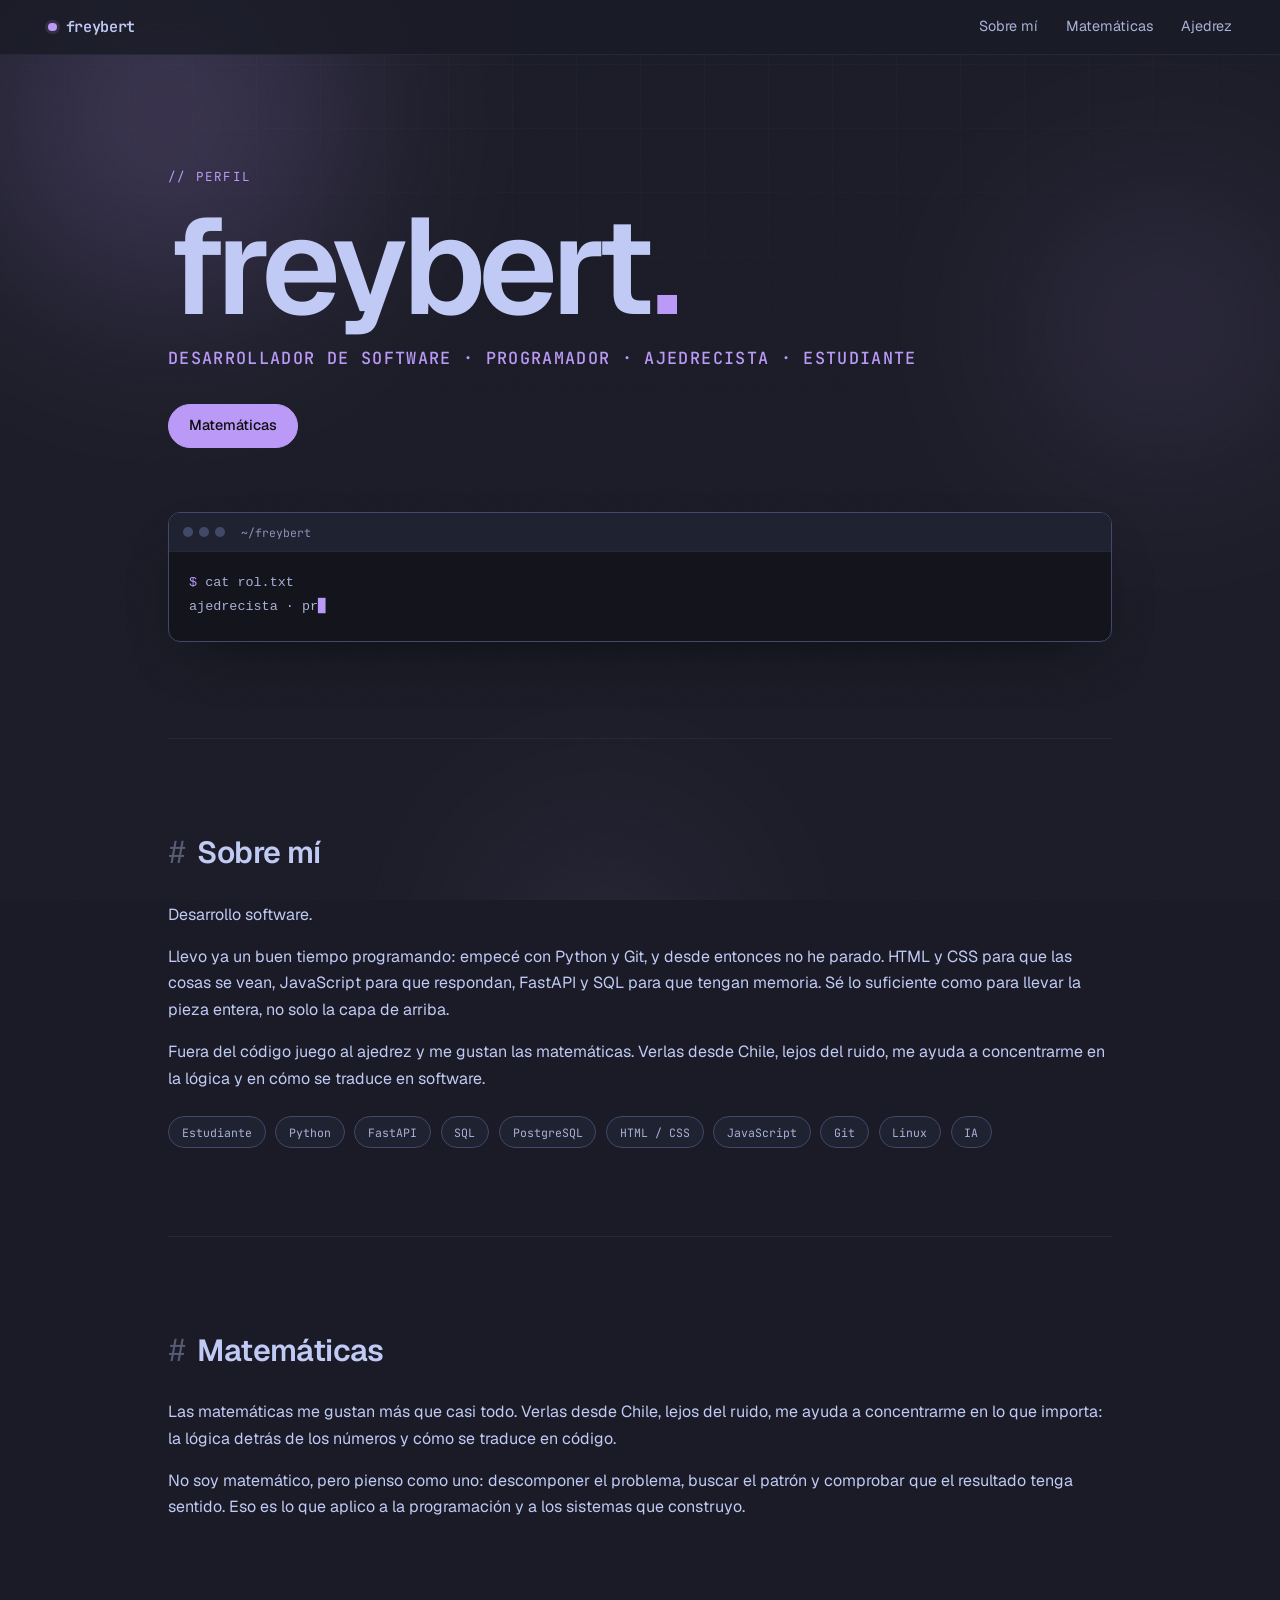
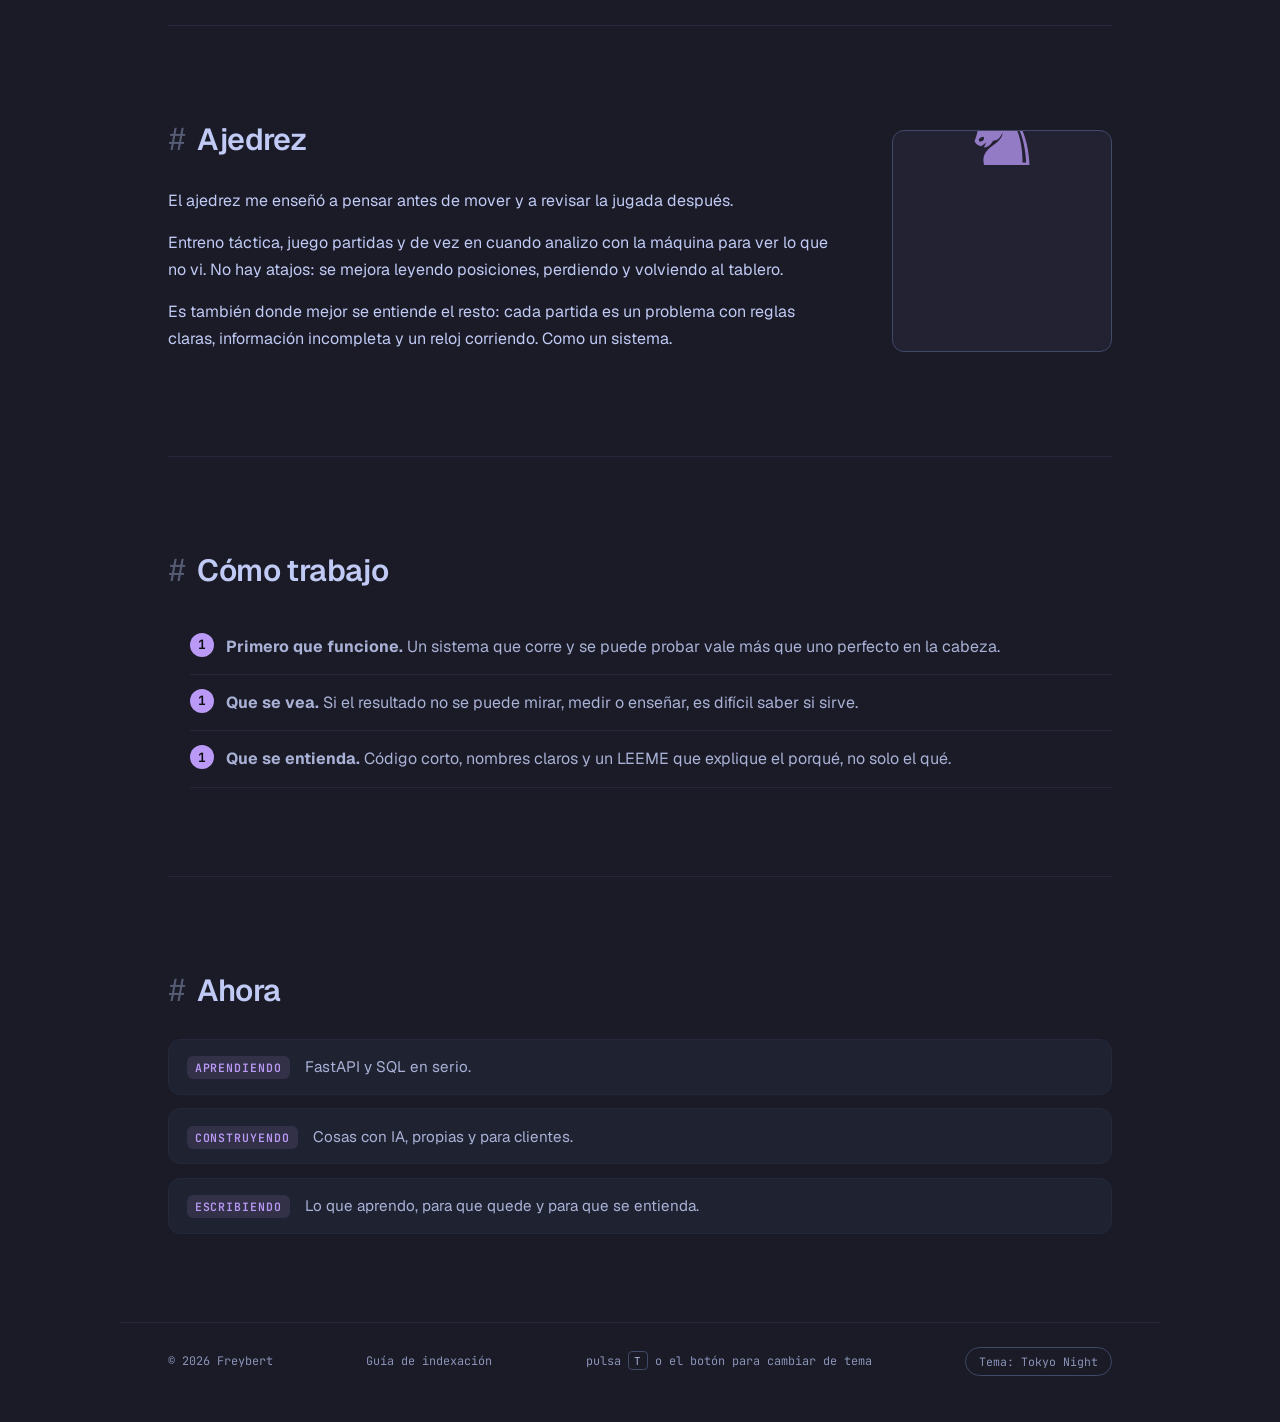
==== index.html @ 2c913a91 "Quito automatizaciones, páginas y proyectos del contenido" ====
<!doctype html>
<html lang="es" data-theme="tokyo-night">
<head>
  <meta charset="utf-8">
  <meta name="viewport" content="width=device-width, initial-scale=1">
  <title>Freybert — desarrollador de software y programador</title>
  <meta name="description" content="Freybert: desarrollador de software y programador.">
  <meta name="author" content="Freybert">
  <meta name="robots" content="index, follow, max-image-preview:large">
  <meta name="theme-color" content="#1a1b26">
  <link rel="canonical" href="https://frey2526.github.io/freybert/">

  <!-- Verificación: pega aquí las etiquetas de Google Search Console y Bing Webmaster -->
  <!-- <meta name="google-site-verification" content="..."> -->
  <!-- <meta name="msvalidate.01" content="..."> -->

  <meta property="og:type" content="website">
  <meta property="og:site_name" content="Freybert">
  <meta property="og:locale" content="es_ES">
  <meta property="og:title" content="Freybert — desarrollador de software y programador">
  <meta property="og:description" content="Desarrollador de software y programador.">
  <meta property="og:url" content="https://frey2526.github.io/freybert/">
  <meta property="og:image" content="https://frey2526.github.io/freybert/assets/og-image.png">
  <meta property="og:image:width" content="1200">
  <meta property="og:image:height" content="630">
  <meta property="og:image:alt" content="freybert. — desarrollador de software y programador">

  <meta name="twitter:card" content="summary_large_image">
  <meta name="twitter:title" content="Freybert — desarrollador de software y programador">
  <meta name="twitter:description" content="Desarrollador de software y programador.">
  <meta name="twitter:image" content="https://frey2526.github.io/freybert/assets/og-image.png">

  <link rel="icon" href="data:image/svg+xml,%3Csvg xmlns='http://www.w3.org/2000/svg' viewBox='0 0 32 32'%3E%3Crect width='32' height='32' rx='8' fill='%231a1b26'/%3E%3Ctext x='16' y='22' font-family='monospace' font-size='18' font-weight='700' fill='%23bb9af7' text-anchor='middle'%3Ef%3C/text%3E%3C/svg%3E">

  <link rel="preload" href="assets/fonts/geist-latin-wght-normal.BgDaEnEv.woff2" as="font" type="font/woff2" crossorigin>
  <link rel="preload" href="assets/fonts/jetbrains-mono-latin-wght-normal.B9CIFXIH.woff2" as="font" type="font/woff2" crossorigin>
  <link rel="stylesheet" href="assets/styles.css">

  <!-- Datos estructurados: quién es la persona y qué es el sitio. -->
  <script type="application/ld+json">
  {
    "@context": "https://schema.org",
    "@graph": [
      {
        "@type": "WebSite",
        "@id": "https://frey2526.github.io/freybert/#website",
        "url": "https://frey2526.github.io/freybert/",
        "name": "Freybert",
        "description": "Desarrollador de software y programador.",
        "inLanguage": "es",
        "publisher": { "@id": "https://frey2526.github.io/freybert/#person" }
      },
      {
        "@type": "Person",
        "@id": "https://frey2526.github.io/freybert/#person",
        "name": "Freybert",
        "alternateName": "Frey",
        "url": "https://frey2526.github.io/freybert/",
        "description": "Desarrollador de software y programador.",
        "jobTitle": ["Desarrollador de software", "Programador"],
        "knowsAbout": ["Desarrollo de software", "Programación", "Python", "FastAPI", "SQL", "Linux", "IA", "Ajedrez"],
        "sameAs": ["https://github.com/frey2526"]
      }
    ]
  }
  </script>

  <!-- Tema antes de pintar (sin parpadeo) y modo sin animaciones para pruebas. -->
  <script>
    (function () {
      var themes = ["tokyo-night", "catppuccin", "gruvbox", "everforest", "rose-pine"];
      var params = new URLSearchParams(location.search);
      var fromUrl = params.get("theme");
      var saved = localStorage.getItem("freybert-theme");
      var theme = [fromUrl, saved].filter(function (id) {
        return themes.indexOf(id) > -1;
      })[0];
      if (theme) document.documentElement.dataset.theme = theme;
      document.documentElement.classList.add("js");
      if (params.get("motion") === "off") document.documentElement.classList.add("no-motion");
    })();
  </script>
</head>
<body>
  <div class="scene" aria-hidden="true">
    <div class="orb orb-a"></div>
    <div class="orb orb-b"></div>
    <div class="orb orb-c"></div>
    <div class="aura"></div>
    <div class="grain"></div>
  </div>
  <div class="progress" aria-hidden="true"></div>

  <header class="nav">
    <a class="brand" href="#top"><span class="dot" aria-hidden="true"></span>freybert</a>
    <nav aria-label="Principal">
      <a href="#sobre">Sobre mí</a>
      <a href="#matematicas">Matemáticas</a>
      <a href="#ajedrez">Ajedrez</a>
    </nav>
  </header>

  <main id="top">
    <section class="hero">
      <p class="kicker">// perfil</p>
      <h1><span class="etch">freybert<span class="accent">.</span></span></h1>
      <p class="roles">Desarrollador de software · Programador · Ajedrecista · Estudiante</p>

      <div class="actions">
        <a class="btn btn-primary" href="#matematicas">Matemáticas</a>
      </div>

      <div class="terminal" role="img" aria-label="Terminal con una breve presentación">
        <div class="terminal-bar" aria-hidden="true">
          <span></span><span></span><span></span>
          <em>~/freybert</em>
        </div>
        <pre><code id="terminal-code"></code></pre>
      </div>
    </section>

    <section id="sobre" class="section reveal">
      <h2><a href="#sobre"><span class="hash" aria-hidden="true">#</span> Sobre mí</a></h2>

      <p class="lead">
        Desarrollo software.
      </p>
      <p>
        Llevo ya un buen tiempo programando: empecé con Python y Git, y desde entonces no he
        parado. HTML y CSS para que las cosas se vean, JavaScript para que respondan, FastAPI
        y SQL para que tengan memoria. Sé lo suficiente como para llevar la pieza entera, no
        solo la capa de arriba.
      </p>
      <p>
        Fuera del código juego al ajedrez y me gustan las matemáticas. Verlas desde Chile,
        lejos del ruido, me ayuda a concentrarme en la lógica y en cómo se traduce en software.
      </p>

      <ul class="chips" aria-label="Herramientas">
        <li>Estudiante</li>
        <li>Python</li>
        <li>FastAPI</li>
        <li>SQL</li>
        <li>PostgreSQL</li>
        <li>HTML / CSS</li>
        <li>JavaScript</li>
        <li>Git</li>
        <li>Linux</li>
        <li>IA</li>
      </ul>
    </section>

    <section id="matematicas" class="section reveal">
      <h2><a href="#matematicas"><span class="hash" aria-hidden="true">#</span> Matemáticas</a></h2>
      <p class="lead">
        Las matemáticas me gustan más que casi todo. Verlas desde Chile, lejos del
        ruido, me ayuda a concentrarme en lo que importa: la lógica detrás de los
        números y cómo se traduce en código.
      </p>
      <p>
        No soy matemático, pero pienso como uno: descomponer el problema, buscar el
        patrón y comprobar que el resultado tenga sentido. Eso es lo que aplico a la
        programación y a los sistemas que construyo.
      </p>
    </section>

    <section id="ajedrez" class="section reveal">
      <div class="split">
        <div>
          <h2><a href="#ajedrez"><span class="hash" aria-hidden="true">#</span> Ajedrez</a></h2>
          <p class="lead">
            El ajedrez me enseñó a pensar antes de mover y a revisar la jugada después.
          </p>
          <p>
            Entreno táctica, juego partidas y de vez en cuando analizo con la máquina
            para ver lo que no vi. No hay atajos: se mejora leyendo posiciones, perdiendo
            y volviendo al tablero.
          </p>
          <p>
            Es también donde mejor se entiende el resto: cada partida es un problema con
            reglas claras, información incompleta y un reloj corriendo. Como un sistema.
          </p>
        </div>

        <div class="board" aria-hidden="true"><span>♞</span></div>
      </div>
    </section>

    <section id="como" class="section reveal">
      <h2><a href="#como"><span class="hash" aria-hidden="true">#</span> Cómo trabajo</a></h2>

      <ol class="principles">
        <li>
          <strong>Primero que funcione.</strong>
          Un sistema que corre y se puede probar vale más que uno perfecto en la cabeza.
        </li>
        <li>
          <strong>Que se vea.</strong>
          Si el resultado no se puede mirar, medir o enseñar, es difícil saber si sirve.
        </li>
        <li>
          <strong>Que se entienda.</strong>
          Código corto, nombres claros y un LEEME que explique el porqué, no solo el qué.
        </li>
      </ol>
    </section>

    <section id="ahora" class="section reveal">
      <h2><a href="#ahora"><span class="hash" aria-hidden="true">#</span> Ahora</a></h2>

      <ul class="now">
        <li><span class="now-tag">aprendiendo</span> FastAPI y SQL en serio.</li>
        <li><span class="now-tag">construyendo</span> Cosas con IA, propias y para clientes.</li>
        <li><span class="now-tag">escribiendo</span> Lo que aprendo, para que quede y para que se entienda.</li>
      </ul>
    </section>
  </main>

  <footer>
    <p>© <span id="year">2026</span> Freybert</p>
    <p class="footer-links"><a href="guia-indexacion.html">Guía de indexación</a></p>
    <p class="hint">pulsa <kbd>T</kbd> o el botón para cambiar de tema</p>
    <button class="theme-btn" id="theme-btn" type="button" aria-live="polite">
      Tema: <span id="theme-name">Tokyo Night</span>
    </button>
  </footer>

  <script src="assets/app.js"></script>
</body>
</html>
---- assets/styles.css ----
/* Fuentes variables, servidas en local (nada de CDN). */
@font-face {
  font-family: "Geist";
  src: url("fonts/geist-latin-wght-normal.BgDaEnEv.woff2") format("woff2");
  font-weight: 100 900;
  font-display: swap;
}

@font-face {
  font-family: "JetBrains Mono";
  src: url("fonts/jetbrains-mono-latin-wght-normal.B9CIFXIH.woff2") format("woff2");
  font-weight: 100 800;
  font-display: swap;
}

/* Paletas de Omarchy, con el acento en morado. */
[data-theme="tokyo-night"] {
  --bg-deep: #13141c; --bg: #1a1b26; --surface: #1f2230; --surface-2: #24283b;
  --border: #24283b; --border-strong: #414868;
  --text: #c0caf5; --text-2: #a9b1d6; --muted: #8b93b8;
  --brand: #bb9af7; --brand-soft: #bb9af724; --brand-ink: #0c0e10;
  color-scheme: dark;
}

[data-theme="catppuccin"] {
  --bg-deep: #161622; --bg: #1e1e2e; --surface: #282839; --surface-2: #313244;
  --border: #313244; --border-strong: #585b70;
  --text: #cdd6f4; --text-2: #cdd6f4; --muted: #9399b2;
  --brand: #cba6f7; --brand-soft: #cba6f724; --brand-ink: #0c0e10;
  color-scheme: dark;
}

[data-theme="gruvbox"] {
  --bg-deep: #1e1e1e; --bg: #282828; --surface: #32302f; --surface-2: #3c3836;
  --border: #3c3836; --border-strong: #665c54;
  --text: #d4be98; --text-2: #d4be98; --muted: #a89984;
  --brand: #d3869b; --brand-soft: #d3869b24; --brand-ink: #0c0e10;
  color-scheme: dark;
}

[data-theme="everforest"] {
  --bg-deep: #21272c; --bg: #2d353b; --surface: #303a40; --surface-2: #343f44;
  --border: #343f44; --border-strong: #475258;
  --text: #d3c6aa; --text-2: #d3c6aa; --muted: #918f84;
  --brand: #d699b6; --brand-soft: #d699b624; --brand-ink: #0c0e10;
  color-scheme: dark;
}

[data-theme="rose-pine"] {
  --bg-deep: #ede7e1; --bg: #faf4ed; --surface: #fffaf3; --surface-2: #ede7e1;
  --border: #e1dbd5; --border-strong: #cecacd;
  --text: #575279; --text-2: #5e587d; --muted: #676284;
  --brand: #907aa9; --brand-soft: #907aa924; --brand-ink: #0c0e10;
  --orb-strength: .45;
  color-scheme: light;
}

:root {
  --font-sans: "Geist", system-ui, -apple-system, "Segoe UI", sans-serif;
  --font-mono: "JetBrains Mono", ui-monospace, SFMono-Regular, Menlo, monospace;
  --radius: 12px;
  --max: 1040px;
  --ease: cubic-bezier(.2, .7, .2, 1);
}

* { box-sizing: border-box; }

html {
  scroll-behavior: smooth;
  scroll-padding-top: 6rem;
}

body {
  margin: 0;
  min-height: 100dvh;
  background: var(--bg);
  color: var(--text);
  font-family: var(--font-sans);
  font-size: 16px;
  line-height: 1.65;
  -webkit-font-smoothing: antialiased;
  text-rendering: optimizeLegibility;
}

/* Rejilla tenue, en movimiento lento. */
body::before {
  content: "";
  position: fixed;
  inset: -64px;
  z-index: -2;
  background-image:
    linear-gradient(to right, var(--border) 1px, transparent 1px),
    linear-gradient(to bottom, var(--border) 1px, transparent 1px);
  background-size: 64px 64px;
  opacity: .35;
  mask-image: radial-gradient(ellipse 90% 60% at 50% 0%, #000 30%, transparent 75%);
  animation: grid-drift 48s linear infinite;
}

@keyframes grid-drift {
  to { background-position: 64px 64px; }
}

/* Fondo vivo: orbes que flotan, luz que sigue al ratón y grano. */
.scene {
  position: fixed;
  inset: 0;
  z-index: -1;
  overflow: hidden;
  pointer-events: none;
  transform: translate3d(calc(var(--px, 0) * 14px), calc(var(--py, 0) * 14px), 0);
  transition: transform .6s var(--ease);
}

.orb {
  position: absolute;
  border-radius: 50%;
  filter: blur(90px);
  background: radial-gradient(circle at 50% 50%, var(--brand), transparent 65%);
  will-change: transform;
}

.orb-a {
  width: 46vw;
  height: 46vw;
  left: -10vw;
  top: -14vw;
  opacity: calc(.30 * var(--orb-strength, 1));
  animation: drift-a 26s ease-in-out infinite alternate;
}

.orb-b {
  width: 34vw;
  height: 34vw;
  right: -8vw;
  top: 12vh;
  opacity: calc(.18 * var(--orb-strength, 1));
  animation: drift-b 34s ease-in-out infinite alternate;
}

.orb-c {
  width: 30vw;
  height: 30vw;
  left: 32vw;
  bottom: -18vw;
  opacity: calc(.14 * var(--orb-strength, 1));
  animation: drift-c 30s ease-in-out infinite alternate;
}

@keyframes drift-a {
  to { transform: translate3d(8vw, 6vh, 0) scale(1.12); }
}

@keyframes drift-b {
  to { transform: translate3d(-10vw, 10vh, 0) scale(1.18); }
}

@keyframes drift-c {
  to { transform: translate3d(6vw, -8vh, 0) scale(1.1); }
}

/* Halo que persigue el cursor. Más pequeño que antes. */
.aura {
  position: absolute;
  left: 0;
  top: 0;
  width: 21rem;
  height: 21rem;
  margin: -10.5rem 0 0 -10.5rem;
  border-radius: 50%;
  background: radial-gradient(circle, var(--brand-soft) 0%, transparent 62%);
  filter: blur(16px);
  opacity: 0;
  transform: translate3d(var(--mx, 50vw), var(--my, 30vh), 0);
  transition: opacity .5s ease;
}

body.has-pointer .aura { opacity: .65; }

.grain {
  position: absolute;
  inset: 0;
  opacity: .05;
  mix-blend-mode: overlay;
  background-image: url("data:image/svg+xml,%3Csvg xmlns='http://www.w3.org/2000/svg' width='120' height='120'%3E%3Cfilter id='n'%3E%3CfeTurbulence type='fractalNoise' baseFrequency='.8' numOctaves='2'/%3E%3C/filter%3E%3Crect width='120' height='120' filter='url(%23n)' opacity='.5'/%3E%3C/svg%3E");
}

/* Barra fina de progreso al bajar. */
.progress {
  position: fixed;
  top: 0;
  left: 0;
  z-index: 20;
  width: 100%;
  height: 2px;
  background: var(--brand);
  transform: scaleX(var(--scroll, 0));
  transform-origin: left;
  pointer-events: none;
}

a { color: inherit; }

:focus-visible {
  outline: 2px solid var(--brand);
  outline-offset: 3px;
  border-radius: 4px;
}

::selection { background: var(--brand-soft); color: var(--text); }

/* Al cambiar de tema, los colores se funden en vez de saltar. */
body, .nav, .card, .terminal, .terminal-bar, .placeholder, .chips li, .links a, .theme-btn, footer {
  transition: background-color .3s ease, color .3s ease, border-color .3s ease;
}

/* Cambio de tema con transición de vista (si el navegador la tiene). */
::view-transition-old(root),
::view-transition-new(root) {
  animation-duration: .45s;
  animation-timing-function: var(--ease);
}

/* ---------- Barra superior ---------- */

.nav {
  position: sticky;
  top: 0;
  z-index: 10;
  display: flex;
  align-items: center;
  justify-content: space-between;
  gap: 1rem;
  padding: .9rem clamp(1.25rem, 5vw, 3rem);
  background: color-mix(in srgb, var(--bg) 82%, transparent);
  border-bottom: 1px solid var(--border);
  backdrop-filter: blur(12px);
}

.brand {
  display: inline-flex;
  align-items: center;
  gap: .55rem;
  font-family: var(--font-mono);
  font-size: .95rem;
  font-weight: 600;
  letter-spacing: -.02em;
  text-decoration: none;
}

.dot {
  width: .55rem;
  height: .55rem;
  border-radius: 50%;
  background: var(--brand);
  box-shadow: 0 0 0 3px var(--brand-soft);
}

.nav nav {
  display: flex;
  flex-wrap: wrap;
  gap: clamp(.9rem, 2.5vw, 1.75rem);
  font-size: .9rem;
}

.nav nav a {
  position: relative;
  color: var(--text-2);
  text-decoration: none;
  transition: color .15s ease;
}

.nav nav a::after {
  content: "";
  position: absolute;
  left: 0;
  right: 0;
  bottom: -4px;
  height: 1px;
  background: var(--brand);
  transform: scaleX(0);
  transform-origin: left;
  transition: transform .25s var(--ease);
}

.nav nav a:hover { color: var(--brand); }
.nav nav a:hover::after { transform: scaleX(1); }

/* ---------- Hero ---------- */

main {
  max-width: var(--max);
  margin: 0 auto;
  padding: 0 clamp(1.25rem, 5vw, 3rem);
}

.hero { padding: clamp(3rem, 10vw, 7rem) 0 clamp(3rem, 8vw, 6rem); }

.kicker {
  margin: 0 0 1rem;
  font-family: var(--font-mono);
  font-size: .78rem;
  letter-spacing: .18em;
  text-transform: uppercase;
  color: var(--brand);
}

h1 {
  margin: 0;
  font-size: clamp(3.4rem, 13vw, 8.5rem);
  font-weight: 600;
  line-height: .92;
  letter-spacing: -.045em;
}

/* El nombre entero (punto incluido) se "escribe" de izquierda a derecha. */
h1 .etch {
  display: inline-block;
  animation: etch 1.1s var(--ease) both;
}

@keyframes etch {
  from { clip-path: inset(-10% 100% -10% 0); }
  to { clip-path: inset(-10% 0 -10% 0); }
}

h1 .accent { color: var(--brand); }

/* --- Roles bajo el nombre (hero) --- */

.roles {
  margin: 1rem 0 0;
  font-family: var(--font-mono);
  font-size: 1.05rem;
  letter-spacing: .08em;
  text-transform: uppercase;
  color: var(--brand);
  font-weight: 500;
}

/* --- Sección Ajedrez: texto + tablero lado a lado --- */

.split {
  display: grid;
  grid-template-columns: 1fr minmax(150px, 220px);
  gap: clamp(1.5rem, 6vw, 3rem);
  align-items: center;
}

.board {
  position: relative;
  width: 100%;
  height: 0;
  padding-bottom: 100%;
  border: 1px solid var(--border-strong);
  border-radius: var(--radius);
  background: color-mix(in srgb, var(--brand) 6%, transparent);
  overflow: hidden;
  display: grid;
  place-content: center;
}

.board span {
  font-size: clamp(3rem, 22vw, 6rem);
  color: var(--brand);
  opacity: .75;
}

/* --- Cómo trabajo: lista numerada --- */

.principles {
  margin: 0;
  padding-left: 1.4rem;
  list-style: none;
  color: var(--text-2);
}

.principles li {
  padding: .9rem 0 .9rem 2.2rem;
  position: relative;
  border-bottom: 1px solid var(--border);
}

.principles li::before {
  content: counter(step);
  counter-increment: step;
  position: absolute;
  left: 0;
  top: .85rem;
  width: 1.5rem;
  height: 1.5rem;
  border-radius: 50%;
  background: var(--brand);
  color: var(--brand-ink);
  font-family: var(--font-mono);
  font-size: .8rem;
  font-weight: 700;
  display: grid;
  place-content: center;
}

/* --- Ahora: lista con etiquetas --- */

.now {
  margin: 0;
  padding-left: 0;
  list-style: none;
  display: grid;
  gap: .85rem;
}

.now li {
  padding: .9rem 1.1rem;
  border: 1px solid var(--border);
  border-radius: var(--radius);
  background: var(--surface);
  font-size: .95rem;
  color: var(--text-2);
}

.now-tag {
  display: inline-block;
  margin-right: .7rem;
  padding: .12rem .5rem;
  border-radius: 6px;
  background: color-mix(in srgb, var(--brand) 12%, transparent);
  color: var(--brand);
  font-family: var(--font-mono);
  font-size: .72rem;
  font-weight: 600;
  letter-spacing: .08em;
  text-transform: uppercase;
}

/* Tarjetas y chips del resto de secciones (ya existen, los pego por claridad) */
.chips {
  display: flex;
  flex-wrap: wrap;
  gap: .6rem;
  margin: 1.5rem 0 0;
  padding: 0;
  list-style: none;
}

.chips li {
  padding: .35rem .8rem;
  border: 1px solid var(--border-strong);
  border-radius: 999px;
  font-family: var(--font-mono);
  font-size: .72rem;
  color: var(--text-2);
  background: var(--surface);
}

.actions {
  display: flex;
  flex-wrap: wrap;
  gap: .75rem;
  margin-top: 2rem;
}

.btn {
  display: inline-flex;
  align-items: center;
  justify-content: center;
  min-height: 2.75rem;
  padding: 0 1.25rem;
  border: 1px solid var(--border-strong);
  border-radius: 999px;
  font-size: .9rem;
  font-weight: 500;
  text-decoration: none;
  transition: transform .18s var(--ease), border-color .18s ease, background .18s ease, color .18s ease;
}

.btn:hover { border-color: var(--brand); color: var(--brand); transform: translateY(-2px); }
.btn:active { transform: translateY(0) scale(.97); }

.btn-primary {
  position: relative;
  overflow: hidden;
  background: var(--brand);
  border-color: var(--brand);
  color: var(--brand-ink);
}

.btn-primary:hover {
  background: color-mix(in srgb, var(--brand) 88%, #fff);
  color: var(--brand-ink);
}

/* Reflejo que cruza el botón al pasar por encima. */
.btn-primary::after {
  content: "";
  position: absolute;
  inset: 0;
  background: linear-gradient(100deg, transparent 25%, #ffffff66 50%, transparent 75%);
  transform: translateX(-130%);
  transition: transform .65s var(--ease);
}

.btn-primary:hover::after { transform: translateX(130%); }

/* ---------- Terminal ---------- */

.terminal {
  margin-top: clamp(2.5rem, 6vw, 4rem);
  border: 1px solid var(--border-strong);
  border-radius: var(--radius);
  background: var(--bg-deep);
  box-shadow: 0 24px 60px -30px #000a;
  overflow: hidden;
  /* Se inclina un poco siguiendo el ratón. */
  transform: perspective(1000px) rotateX(var(--rx, 0deg)) rotateY(var(--ry, 0deg));
  transition: transform .25s ease-out, border-color .3s ease, background-color .3s ease;
}

.terminal-bar {
  display: flex;
  align-items: center;
  gap: .4rem;
  padding: .6rem .9rem;
  border-bottom: 1px solid var(--border);
  background: var(--surface);
}

.terminal-bar span {
  width: .6rem;
  height: .6rem;
  border-radius: 50%;
  background: var(--border-strong);
  transition: background .3s ease;
}

.terminal:hover .terminal-bar span:nth-child(1) { background: #f7768e; }
.terminal:hover .terminal-bar span:nth-child(2) { background: #e0af68; }
.terminal:hover .terminal-bar span:nth-child(3) { background: var(--brand); }

.terminal-bar em {
  margin-left: .6rem;
  font-family: var(--font-mono);
  font-size: .72rem;
  font-style: normal;
  color: var(--muted);
}

.terminal pre {
  margin: 0;
  padding: 1.1rem 1.25rem 1.4rem;
  overflow-x: auto;
  font-family: var(--font-mono);
  font-size: clamp(.74rem, 1.8vw, .84rem);
  line-height: 1.75;
  color: var(--text-2);
}

.terminal .prompt { color: var(--brand); }
.terminal .comment { color: var(--muted); }

.cursor {
  display: inline-block;
  color: var(--brand);
  animation: blink 1.1s steps(1) infinite;
}

@keyframes blink { 50% { opacity: 0; } }

/* ---------- Secciones ---------- */

.section {
  padding: clamp(3rem, 8vw, 5.5rem) 0;
  border-top: 1px solid var(--border);
}

h2 {
  margin: 0 0 1.5rem;
  font-size: clamp(1.4rem, 3.5vw, 1.9rem);
  font-weight: 600;
  letter-spacing: -.02em;
}

h2 a { text-decoration: none; }

h2 .hash {
  margin-right: .35rem;
  font-family: var(--font-mono);
  font-weight: 400;
  color: var(--muted);
  opacity: .55;
  transition: color .15s ease, opacity .15s ease;
}

h2 a:hover .hash { color: var(--brand); opacity: 1; }

/* Aparición al entrar en pantalla. */
html.js .reveal {
  opacity: 0;
  transform: translateY(16px);
  transition: opacity .6s var(--ease), transform .6s var(--ease);
}

html.js .reveal.is-visible {
  opacity: 1;
  transform: none;
}

/* Huecos para cuando haya contenido. */
.placeholder {
  max-width: 60ch;
  padding: 1.25rem 1.4rem;
  border: 1px dashed var(--border-strong);
  border-radius: var(--radius);
  background: color-mix(in srgb, var(--surface) 55%, transparent);
}

.ph-tag {
  display: inline-block;
  margin-bottom: .45rem;
  font-family: var(--font-mono);
  font-size: .68rem;
  letter-spacing: .12em;
  text-transform: uppercase;
  color: var(--brand);
}

.placeholder p {
  margin: 0;
  font-size: .95rem;
  color: var(--muted);
}

/* ---------- Tarjetas ---------- */

.grid {
  display: grid;
  grid-template-columns: repeat(auto-fit, minmax(250px, 1fr));
  gap: 1rem;
}

.card {
  position: relative;
  overflow: hidden;
  display: flex;
  flex-direction: column;
  gap: .6rem;
  padding: 1.5rem;
  border: 1px solid var(--border);
  border-radius: var(--radius);
  background: var(--surface);
  transition: transform .18s ease, border-color .18s ease, background .18s ease;
}

/* Foco de luz que sigue al ratón dentro de la tarjeta. */
.card::before {
  content: "";
  position: absolute;
  inset: 0;
  border-radius: inherit;
  background: radial-gradient(220px circle at var(--cx, 50%) var(--cy, 50%), var(--brand-soft), transparent 70%);
  opacity: 0;
  transition: opacity .3s ease;
  pointer-events: none;
}

.card:hover::before { opacity: 1; }

.card:hover {
  transform: translateY(-3px);
  border-color: var(--border-strong);
  background: var(--surface-2);
}

.card-tag {
  margin: 0;
  font-family: var(--font-mono);
  font-size: .7rem;
  letter-spacing: .08em;
  text-transform: uppercase;
  color: var(--brand);
}

.card h3 {
  margin: 0;
  font-size: 1.1rem;
  font-weight: 600;
  letter-spacing: -.01em;
}

.card p:not(.card-tag) {
  margin: 0;
  font-size: .92rem;
  color: var(--text-2);
}

.card-link {
  margin-top: auto;
  padding-top: .5rem;
  font-family: var(--font-mono);
  font-size: .78rem;
  color: var(--muted);
  text-decoration: none;
  transition: color .15s ease;
}

.card-link:hover { color: var(--brand); }

.card.is-empty {
  border-style: dashed;
  background: transparent;
}

.card.is-empty:hover {
  transform: translateY(-3px);
  border-color: var(--brand);
  background: color-mix(in srgb, var(--brand) 6%, transparent);
}

.ph-line {
  font-family: var(--font-mono);
  font-size: .8rem;
  color: var(--muted);
}

/* ---------- Contacto ---------- */

.links {
  display: flex;
  flex-wrap: wrap;
  gap: .75rem;
  margin: 1.5rem 0 0;
  padding: 0;
  list-style: none;
}

.links a {
  display: inline-flex;
  align-items: center;
  gap: .5rem;
  padding: .55rem 1rem;
  border: 1px solid var(--border-strong);
  border-radius: 999px;
  font-family: var(--font-mono);
  font-size: .8rem;
  text-decoration: none;
  transition: color .15s ease, border-color .15s ease, transform .15s var(--ease);
}

.links a:hover { color: var(--brand); border-color: var(--brand); transform: translateY(-2px); }

/* ---------- Pie ---------- */

footer {
  display: flex;
  align-items: center;
  justify-content: space-between;
  gap: 1rem;
  flex-wrap: wrap;
  max-width: var(--max);
  margin: 0 auto;
  padding: 1.5rem clamp(1.25rem, 5vw, 3rem) 3rem;
  border-top: 1px solid var(--border);
  font-family: var(--font-mono);
  font-size: .74rem;
  color: var(--muted);
}

footer p { margin: 0; }

.hint kbd {
  padding: .1rem .35rem;
  border: 1px solid var(--border-strong);
  border-radius: 4px;
  font-family: var(--font-mono);
  font-size: .68rem;
  color: var(--text-2);
}

.theme-btn {
  padding: .4rem .8rem;
  border: 1px solid var(--border-strong);
  border-radius: 999px;
  background: transparent;
  color: var(--muted);
  font-family: var(--font-mono);
  font-size: .72rem;
  cursor: pointer;
  transition: color .15s ease, border-color .15s ease, transform .15s var(--ease);
}

.theme-btn:hover { color: var(--brand); border-color: var(--brand); }
.theme-btn:active { transform: scale(.96); }

/* ---------- Entrada suave ---------- */

@media (prefers-reduced-motion: no-preference) {
  .hero > :not(h1) {
    animation: rise .55s var(--ease) backwards;
  }
  .hero > :nth-child(1) { animation-delay: .05s; }
  .hero > :nth-child(3) { animation-delay: .2s; }
  .hero > :nth-child(4) { animation-delay: .28s; }
  .hero > :nth-child(5) { animation-delay: .36s; }
}

@keyframes rise {
  from { transform: translateY(10px); }
  to { transform: none; }
}

/* ---------- Sin animaciones (preferencia o ?motion=off) ---------- */

@media (prefers-reduced-motion: reduce) {
  html { scroll-behavior: auto; }
  .cursor, .pulse, h1 .etch, .hero > * { animation: none !important; }
  html.js .reveal { opacity: 1; transform: none; }
}

.no-motion *,
.no-motion *::before,
.no-motion *::after {
  animation: none !important;
  transition: none !important;
}

.no-motion .reveal {
  opacity: 1 !important;
  transform: none !important;
}

/* ---------- Móvil ---------- */

@media (max-width: 620px) {
  .nav { padding-inline: 1.1rem; }
  .nav nav { gap: .9rem; font-size: .82rem; }
  .brand { font-size: .88rem; }
  .terminal pre { white-space: pre-wrap; overflow-wrap: anywhere; }
  .hint { display: none; }
}

/* ---------- Guía de indexación ---------- */

.guide {
  max-width: 760px;
  margin: 0 auto;
  padding: 0 clamp(1.25rem, 5vw, 3rem) 4rem;
}

.guide-hero { padding: clamp(3rem, 9vw, 6rem) 0 clamp(2rem, 5vw, 3rem); }

.guide-title {
  margin: 0;
  font-size: clamp(2.6rem, 8vw, 4.6rem);
  font-weight: 600;
  line-height: 1;
  letter-spacing: -.04em;
}

.guide-hero .lead { margin-top: 1.5rem; }

.guide-section {
  padding: clamp(2rem, 5vw, 3rem) 0;
  border-top: 1px solid var(--border);
}

.guide-section h2 {
  display: flex;
  align-items: baseline;
  gap: .7rem;
  margin: 0 0 1.2rem;
}

.guide .num {
  font-family: var(--font-mono);
  font-size: .72rem;
  letter-spacing: .1em;
  color: var(--brand);
}

.guide-list {
  margin: 0;
  padding-left: 1.1rem;
  color: var(--text-2);
}

.guide-list li { margin: .6rem 0; }
.guide-list strong { color: var(--text); font-weight: 600; }
.guide-list.is-muted li { color: var(--muted); }

.guide code {
  padding: .1rem .35rem;
  border-radius: 4px;
  background: var(--surface-2);
  font-family: var(--font-mono);
  font-size: .85em;
  color: var(--text);
}

.timeline {
  width: 100%;
  border-collapse: collapse;
  font-size: .92rem;
}

.timeline th,
.timeline td {
  padding: .7rem .5rem;
  border-bottom: 1px solid var(--border);
  text-align: left;
}

.timeline th {
  font-family: var(--font-mono);
  font-size: .7rem;
  font-weight: 500;
  letter-spacing: .1em;
  text-transform: uppercase;
  color: var(--muted);
}

.timeline td { color: var(--text-2); }

.timeline td:last-child {
  font-family: var(--font-mono);
  font-size: .82rem;
  color: var(--brand);
  white-space: nowrap;
}

.check-head {
  display: flex;
  align-items: center;
  justify-content: space-between;
  gap: 1rem;
}

.check-head h2 { margin: 0; }

.check-count {
  margin: 0;
  font-family: var(--font-mono);
  font-size: .8rem;
  color: var(--brand);
}

.check-help {
  margin: .25rem 0 1.25rem;
  font-size: .85rem;
  color: var(--muted);
}

.checklist {
  display: grid;
  gap: .5rem;
}

.check-item {
  display: flex;
  gap: .7rem;
  align-items: flex-start;
  padding: .7rem .9rem;
  border: 1px solid var(--border);
  border-radius: 10px;
  background: var(--surface);
  font-size: .92rem;
  color: var(--text-2);
  cursor: pointer;
  transition: border-color .15s ease, background .15s ease;
}

.check-item:hover { border-color: var(--border-strong); }

.check-item input {
  flex: none;
  width: 1rem;
  height: 1rem;
  margin-top: .25rem;
  accent-color: var(--brand);
}

.check-item:has(input:checked) {
  border-color: color-mix(in srgb, var(--brand) 55%, transparent);
  background: color-mix(in srgb, var(--brand) 7%, transparent);
}

.check-item:has(input:checked) span {
  color: var(--muted);
  text-decoration: line-through;
  text-decoration-color: var(--border-strong);
}

.reset-btn { margin-top: 1.25rem; }

.guide-back { margin: 2rem 0 0; }

.guide-back a {
  font-family: var(--font-mono);
  font-size: .85rem;
  color: var(--muted);
  text-decoration: none;
  transition: color .15s ease;
}

.guide-back a:hover { color: var(--brand); }

.footer-links a {
  color: var(--muted);
  text-decoration: none;
  transition: color .15s ease;
}

.footer-links a:hover { color: var(--brand); }
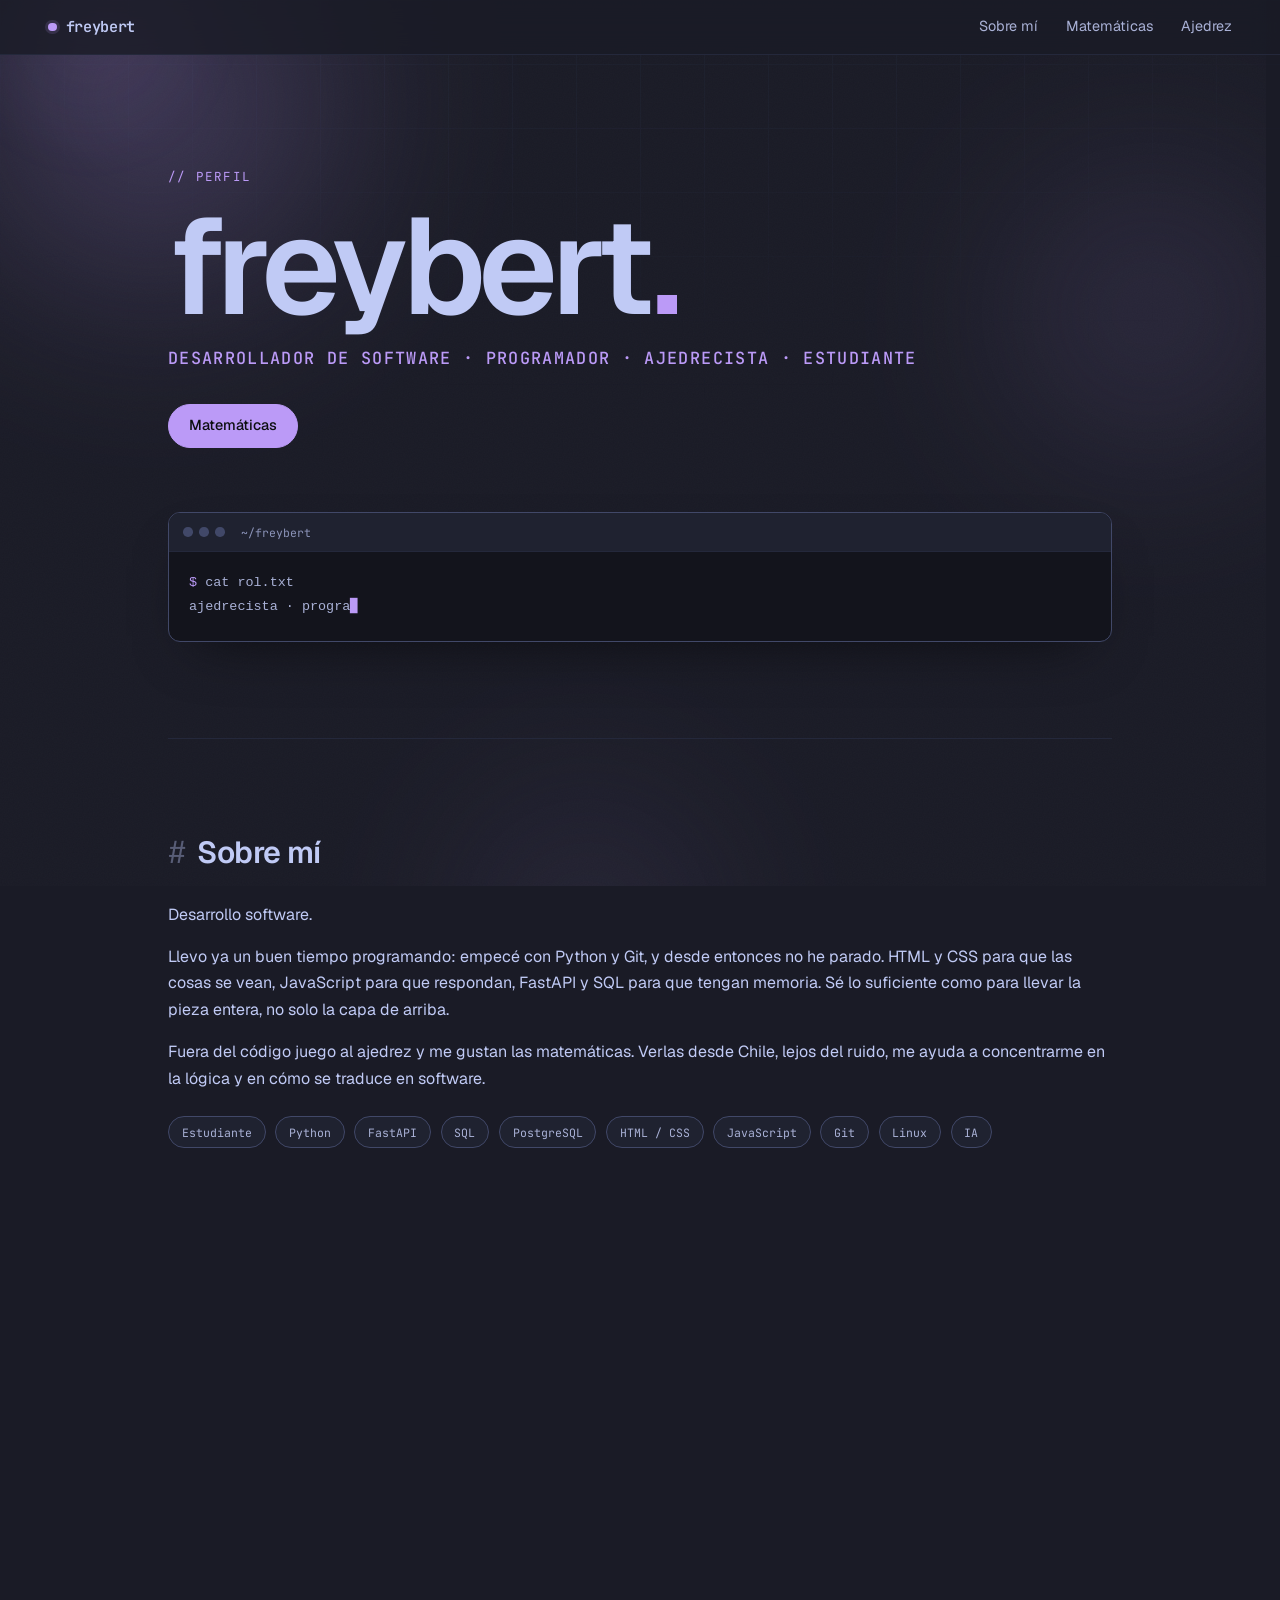
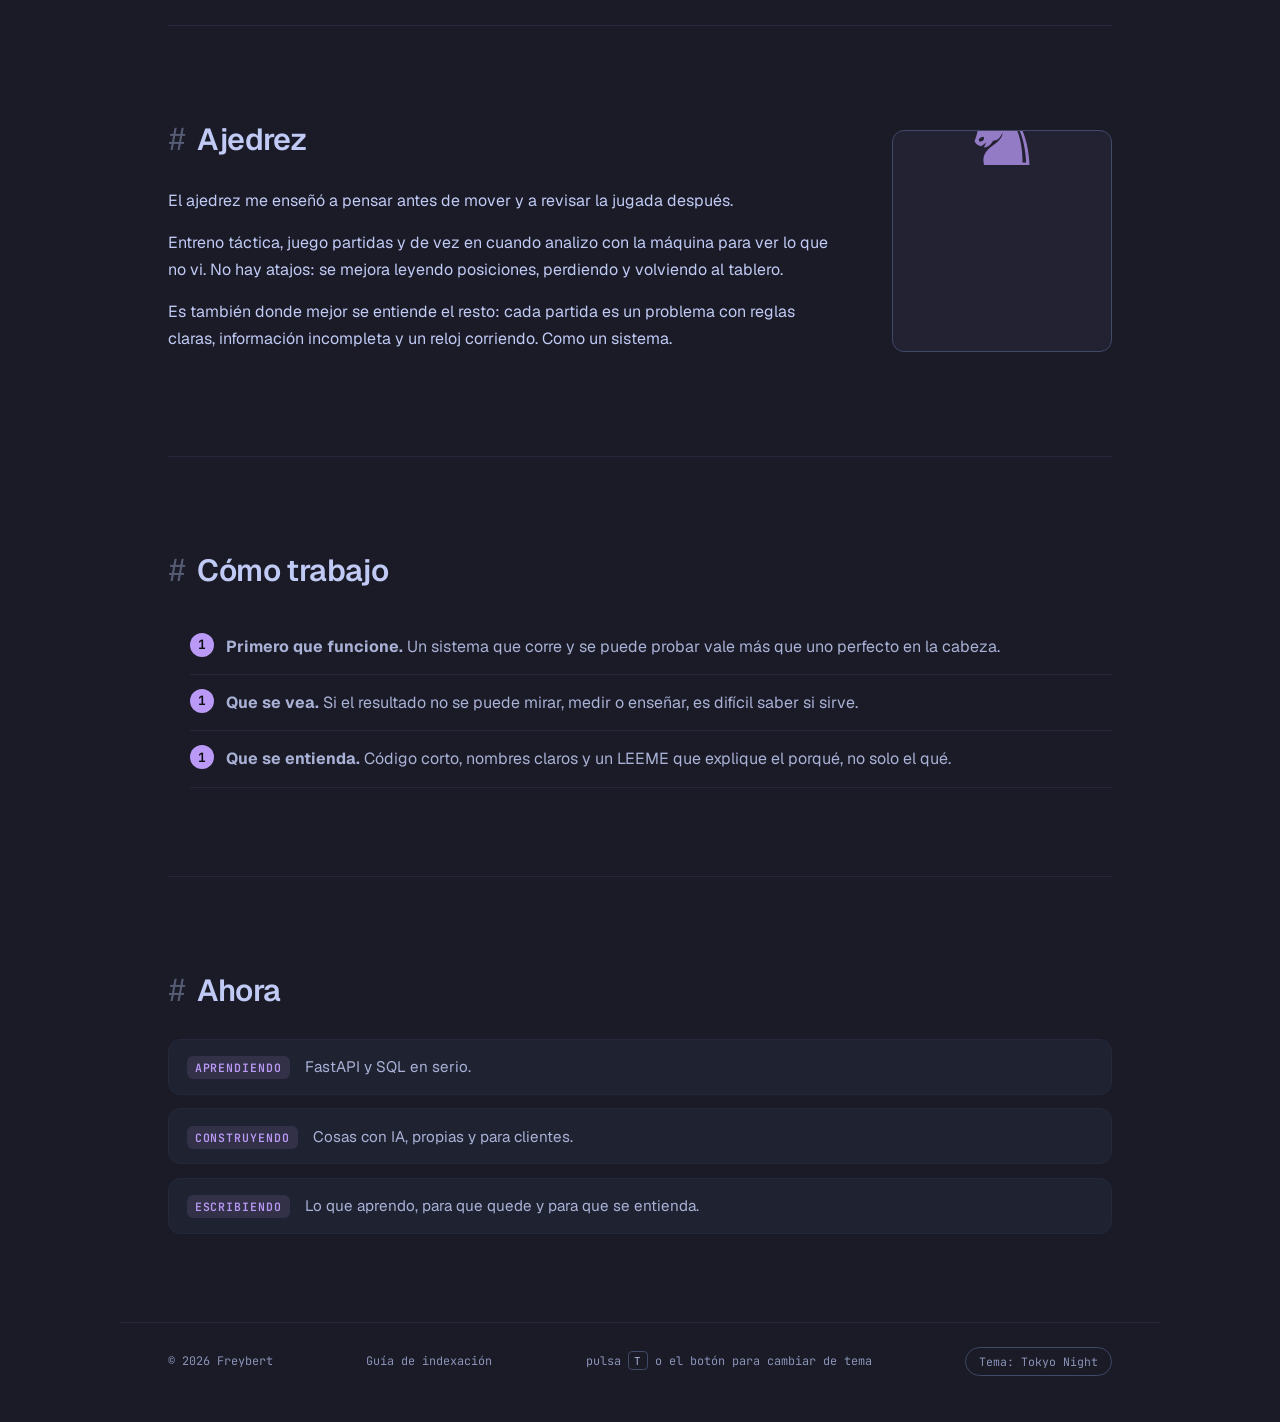
==== commit 64ef0588: "Quita protocolos y rutas absolutas del HTML (canonical, og:url, JSON-LD relativos)" ====
--- a/index.html
+++ b/index.html
@@ -8,7 +8,7 @@
   <meta name="author" content="Freybert">
   <meta name="robots" content="index, follow, max-image-preview:large">
   <meta name="theme-color" content="#1a1b26">
-  <link rel="canonical" href="https://frey2526.github.io/freybert/">
+  <link rel="canonical" href="/freybert/">
 
   <!-- Verificación: pega aquí las etiquetas de Google Search Console y Bing Webmaster -->
   <!-- <meta name="google-site-verification" content="..."> -->
@@ -19,7 +19,7 @@
   <meta property="og:locale" content="es_ES">
   <meta property="og:title" content="Freybert — desarrollador de software y programador">
   <meta property="og:description" content="Desarrollador de software y programador.">
-  <meta property="og:url" content="https://frey2526.github.io/freybert/">
+  <meta property="og:url" content="/freybert/">
   <meta property="og:image" content="https://frey2526.github.io/freybert/assets/og-image.png">
   <meta property="og:image:width" content="1200">
   <meta property="og:image:height" content="630">
@@ -43,19 +43,19 @@
     "@graph": [
       {
         "@type": "WebSite",
-        "@id": "https://frey2526.github.io/freybert/#website",
-        "url": "https://frey2526.github.io/freybert/",
+        "@id": "#website",
+        "url": "/freybert/",
         "name": "Freybert",
         "description": "Desarrollador de software y programador.",
         "inLanguage": "es",
-        "publisher": { "@id": "https://frey2526.github.io/freybert/#person" }
+        "publisher": { "@id": "#person" }
       },
       {
         "@type": "Person",
-        "@id": "https://frey2526.github.io/freybert/#person",
+        "@id": "#person",
         "name": "Freybert",
         "alternateName": "Frey",
-        "url": "https://frey2526.github.io/freybert/",
+        "url": "/freybert/",
         "description": "Desarrollador de software y programador.",
         "jobTitle": ["Desarrollador de software", "Programador"],
         "knowsAbout": ["Desarrollo de software", "Programación", "Python", "FastAPI", "SQL", "Linux", "IA", "Ajedrez"],
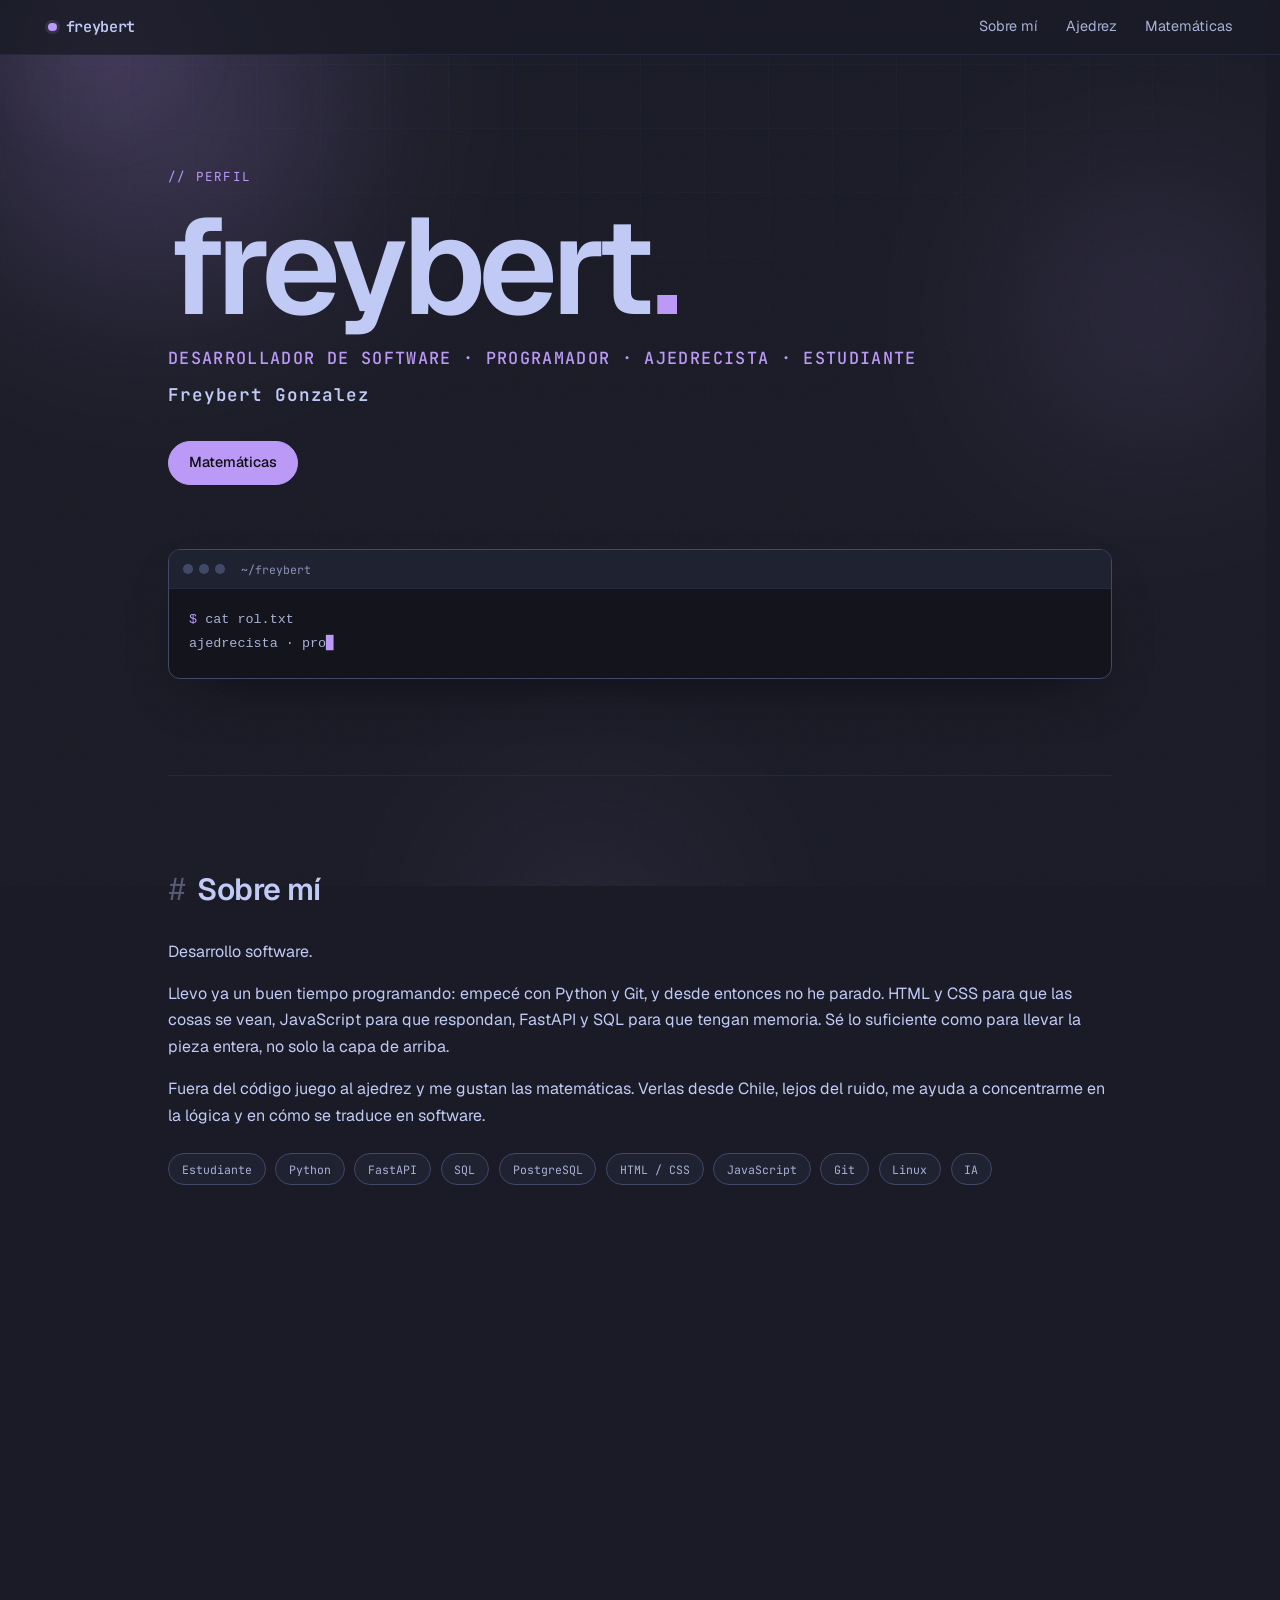
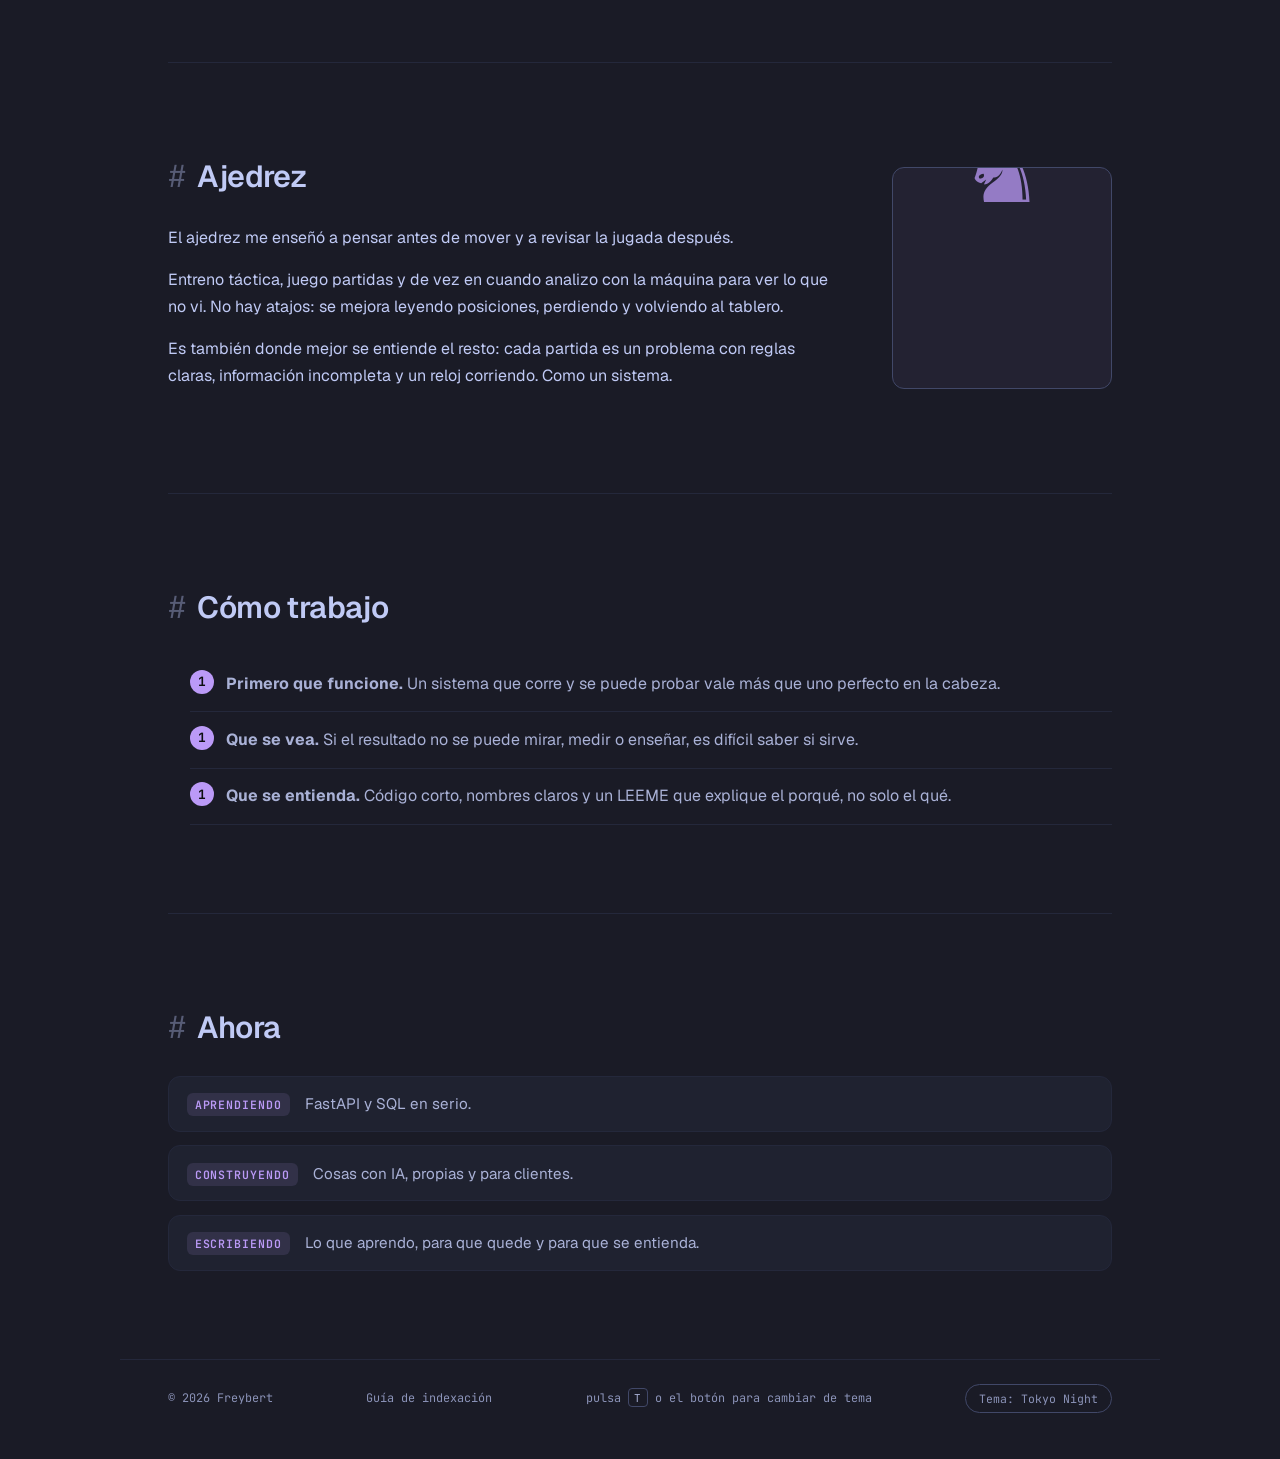
==== commit 7fca0e30: "Añade Freybert Gonzalez y reordena menú: Sobre mí, Ajedrez, Matemáticas" ====
--- a/index.html
+++ b/index.html
@@ -45,7 +45,7 @@
         "@type": "WebSite",
         "@id": "#website",
         "url": "/freybert/",
-        "name": "Freybert",
+        "name": "Freybert Gonzalez",
         "description": "Desarrollador de software y programador.",
         "inLanguage": "es",
         "publisher": { "@id": "#person" }
@@ -53,7 +53,7 @@
       {
         "@type": "Person",
         "@id": "#person",
-        "name": "Freybert",
+        "name": "Freybert Gonzalez",
         "alternateName": "Frey",
         "url": "/freybert/",
         "description": "Desarrollador de software y programador.",
@@ -95,8 +95,8 @@
     <a class="brand" href="#top"><span class="dot" aria-hidden="true"></span>freybert</a>
     <nav aria-label="Principal">
       <a href="#sobre">Sobre mí</a>
+      <a href="#ajedrez">Ajedrez</a>
       <a href="#matematicas">Matemáticas</a>
-      <a href="#ajedrez">Ajedrez</a>
     </nav>
   </header>
 
@@ -105,6 +105,7 @@
       <p class="kicker">// perfil</p>
       <h1><span class="etch">freybert<span class="accent">.</span></span></h1>
       <p class="roles">Desarrollador de software · Programador · Ajedrecista · Estudiante</p>
+      <p class="nombre-completo">Freybert Gonzalez</p>
 
       <div class="actions">
         <a class="btn btn-primary" href="#matematicas">Matemáticas</a>
--- a/assets/styles.css
+++ b/assets/styles.css
@@ -338,6 +338,15 @@
   font-weight: 500;
 }
 
+.nombre-completo {
+  margin: .5rem 0 0;
+  font-family: var(--font-mono);
+  font-size: 1.1rem;
+  letter-spacing: .05em;
+  color: var(--text);
+  font-weight: 600;
+}
+
 /* --- Sección Ajedrez: texto + tablero lado a lado --- */
 
 .split {
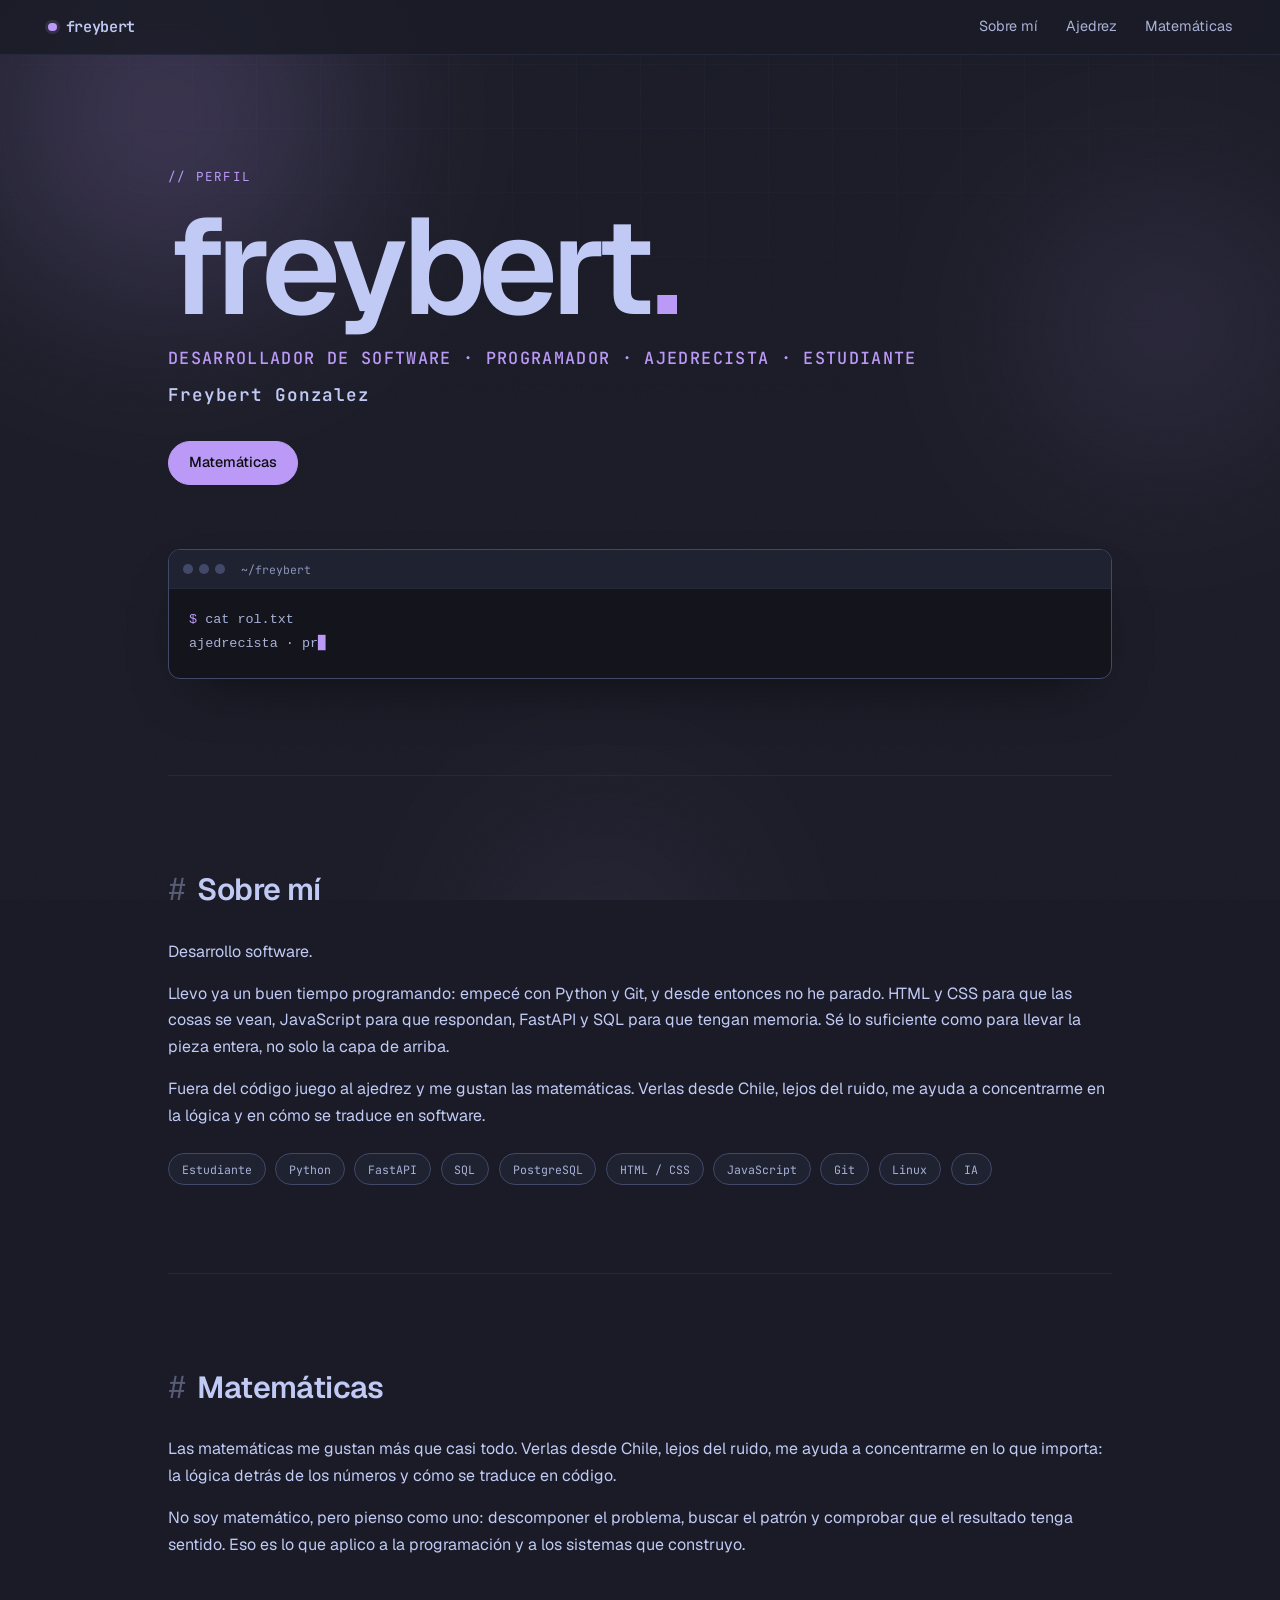
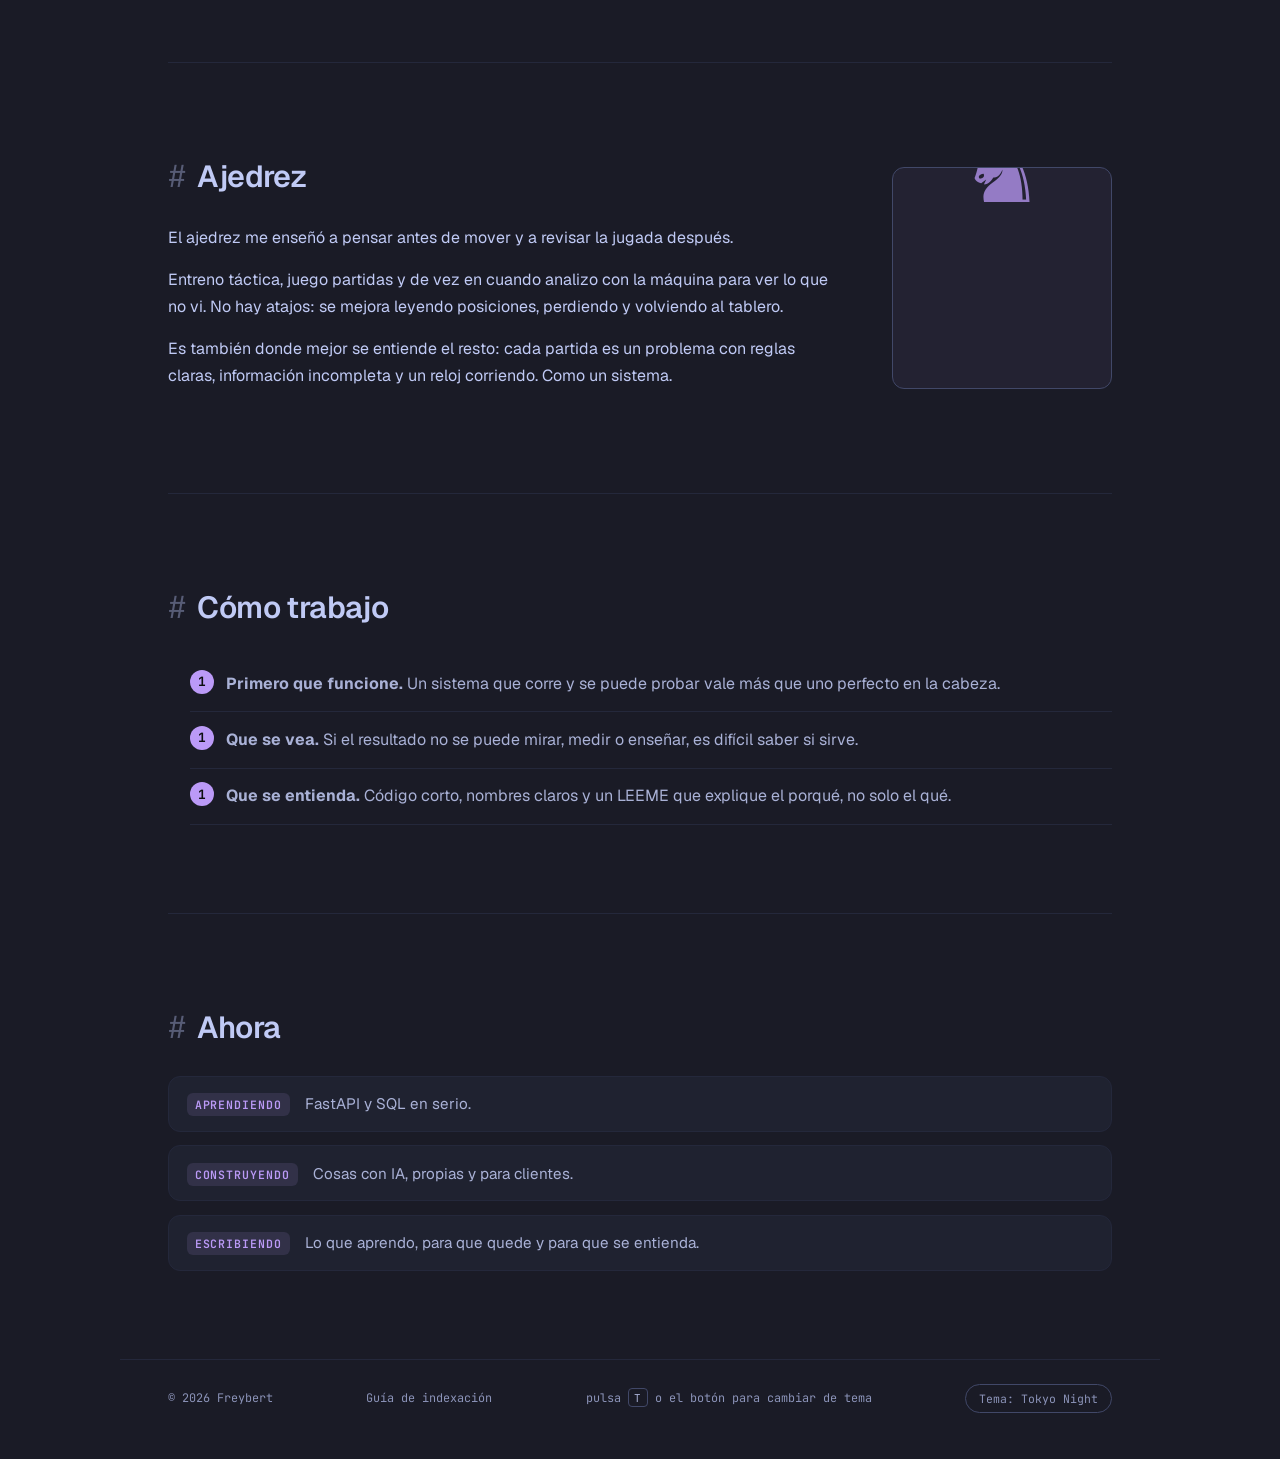
==== commit 3aede710: "Añade Freybert Gonzalez a title, descripción y metas OG/Twitter" ====
--- a/index.html
+++ b/index.html
@@ -3,9 +3,9 @@
 <head>
   <meta charset="utf-8">
   <meta name="viewport" content="width=device-width, initial-scale=1">
-  <title>Freybert — desarrollador de software y programador</title>
-  <meta name="description" content="Freybert: desarrollador de software y programador.">
-  <meta name="author" content="Freybert">
+  <title>Freybert Gonzalez — desarrollador de software y programador</title>
+  <meta name="description" content="Freybert Gonzalez: desarrollador de software y programador.">
+  <meta name="author" content="Freybert Gonzalez">
   <meta name="robots" content="index, follow, max-image-preview:large">
   <meta name="theme-color" content="#1a1b26">
   <link rel="canonical" href="/freybert/">
@@ -15,19 +15,19 @@
   <!-- <meta name="msvalidate.01" content="..."> -->
 
   <meta property="og:type" content="website">
-  <meta property="og:site_name" content="Freybert">
+  <meta property="og:site_name" content="Freybert Gonzalez">
   <meta property="og:locale" content="es_ES">
-  <meta property="og:title" content="Freybert — desarrollador de software y programador">
-  <meta property="og:description" content="Desarrollador de software y programador.">
+  <meta property="og:title" content="Freybert Gonzalez — desarrollador de software y programador">
+  <meta property="og:description" content="Freybert Gonzalez: desarrollador de software y programador.">
   <meta property="og:url" content="/freybert/">
   <meta property="og:image" content="https://frey2526.github.io/freybert/assets/og-image.png">
   <meta property="og:image:width" content="1200">
   <meta property="og:image:height" content="630">
-  <meta property="og:image:alt" content="freybert. — desarrollador de software y programador">
+  <meta property="og:image:alt" content="Freybert Gonzalez — desarrollador de software y programador">
 
   <meta name="twitter:card" content="summary_large_image">
-  <meta name="twitter:title" content="Freybert — desarrollador de software y programador">
-  <meta name="twitter:description" content="Desarrollador de software y programador.">
+  <meta name="twitter:title" content="Freybert Gonzalez — desarrollador de software y programador">
+  <meta name="twitter:description" content="Freybert Gonzalez: desarrollador de software y programador.">
   <meta name="twitter:image" content="https://frey2526.github.io/freybert/assets/og-image.png">
 
   <link rel="icon" href="data:image/svg+xml,%3Csvg xmlns='http://www.w3.org/2000/svg' viewBox='0 0 32 32'%3E%3Crect width='32' height='32' rx='8' fill='%231a1b26'/%3E%3Ctext x='16' y='22' font-family='monospace' font-size='18' font-weight='700' fill='%23bb9af7' text-anchor='middle'%3Ef%3C/text%3E%3C/svg%3E">
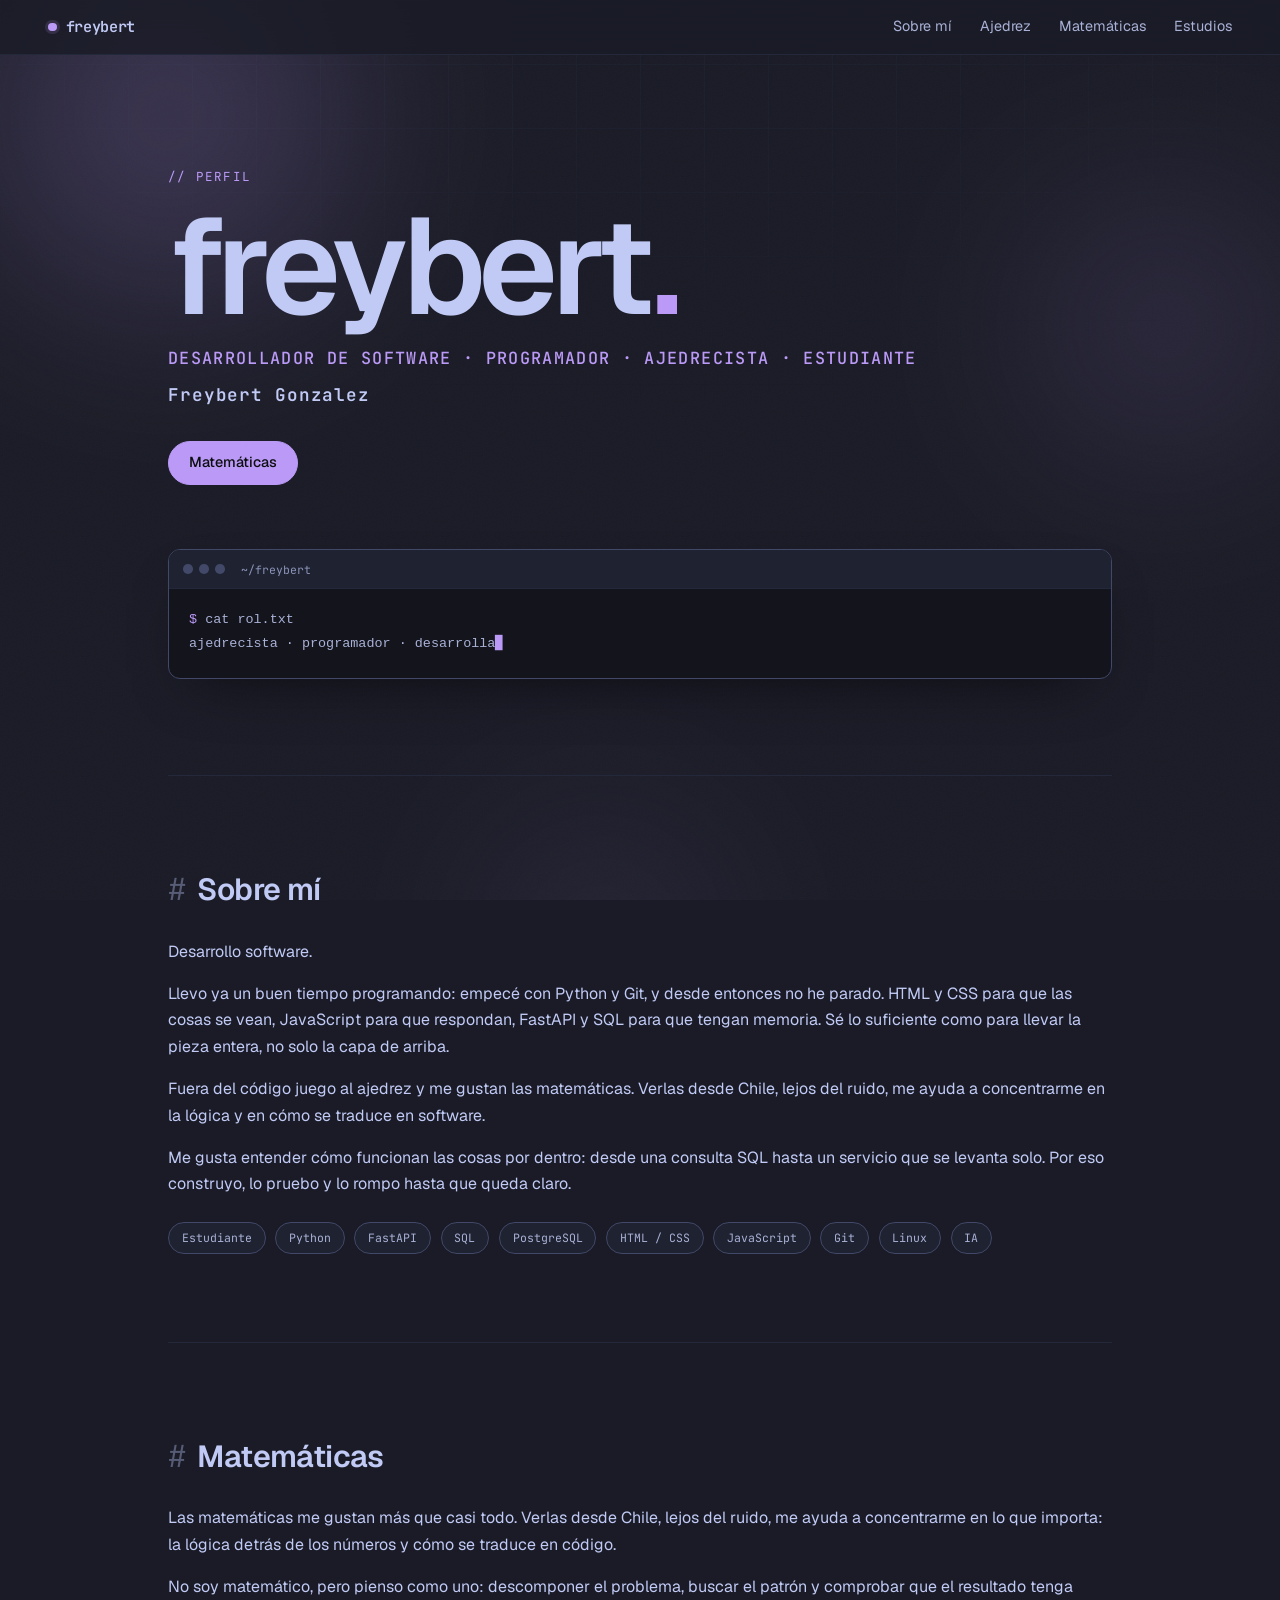
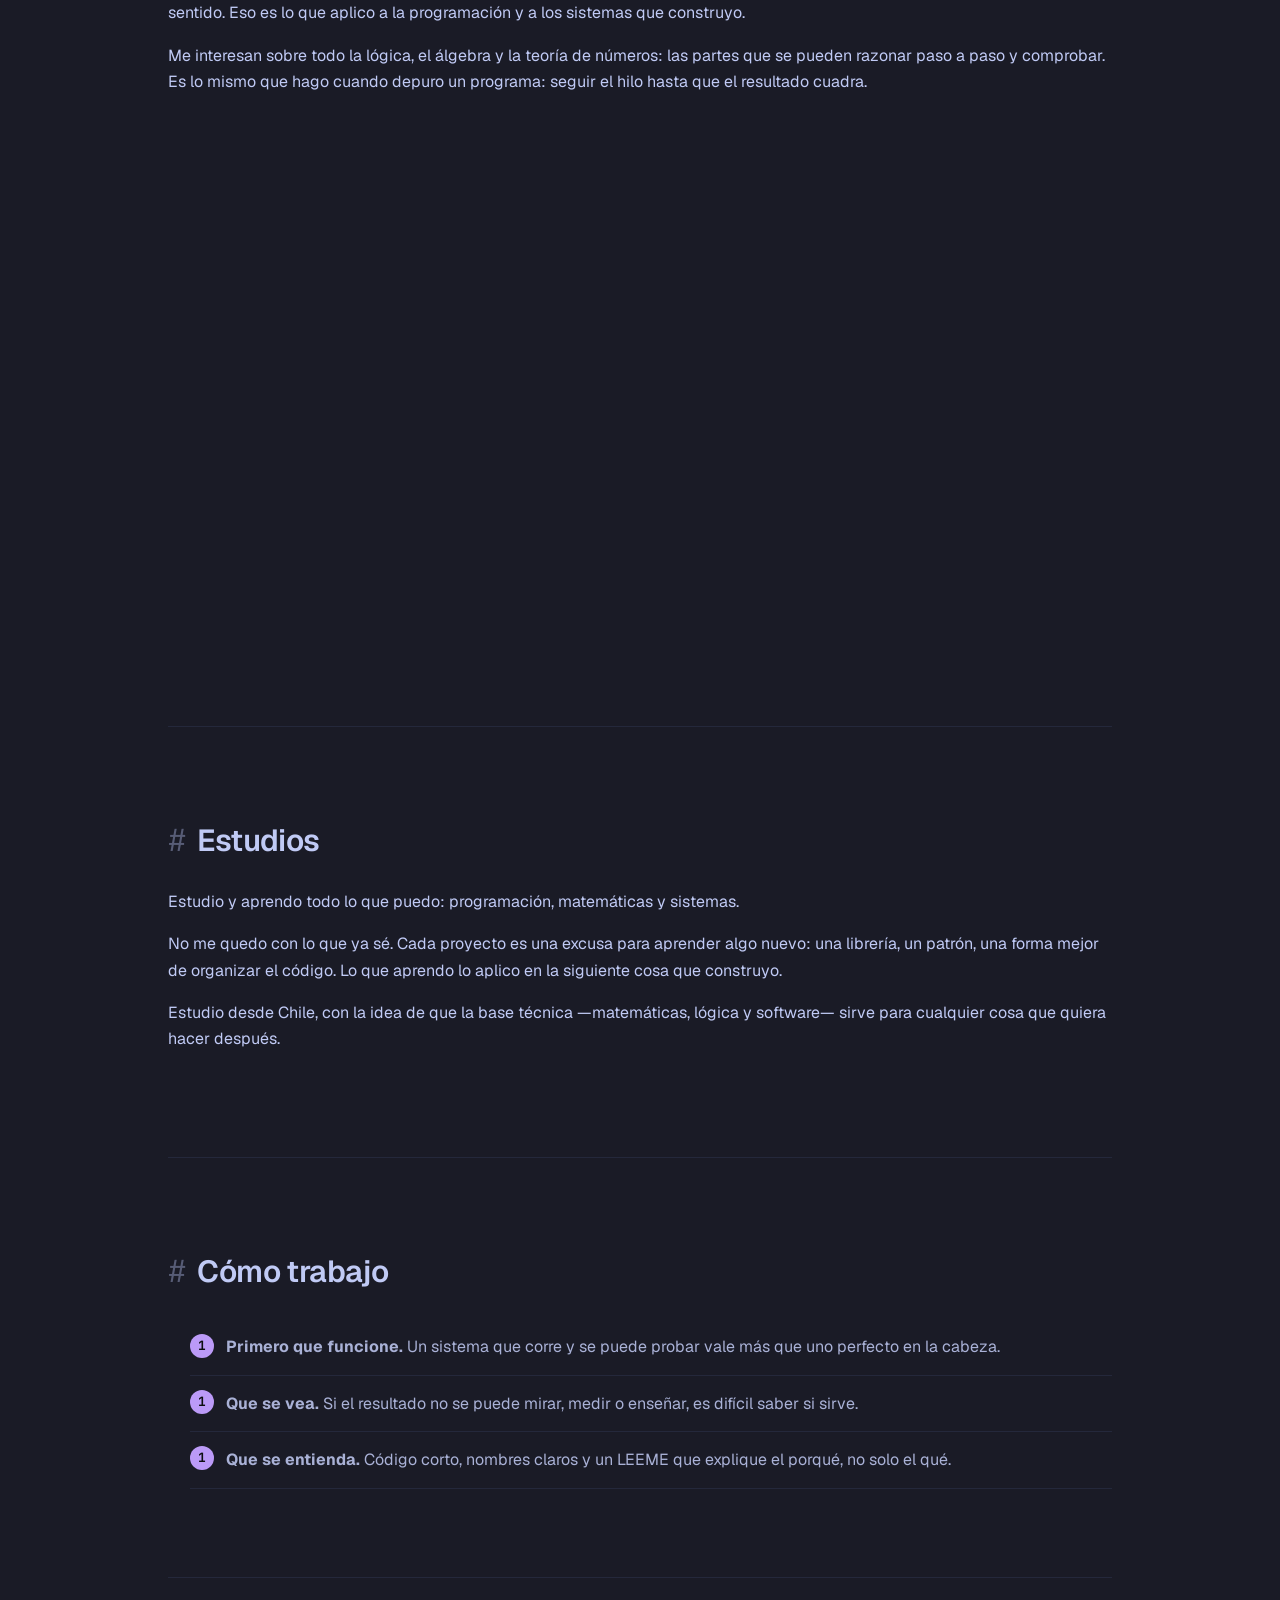
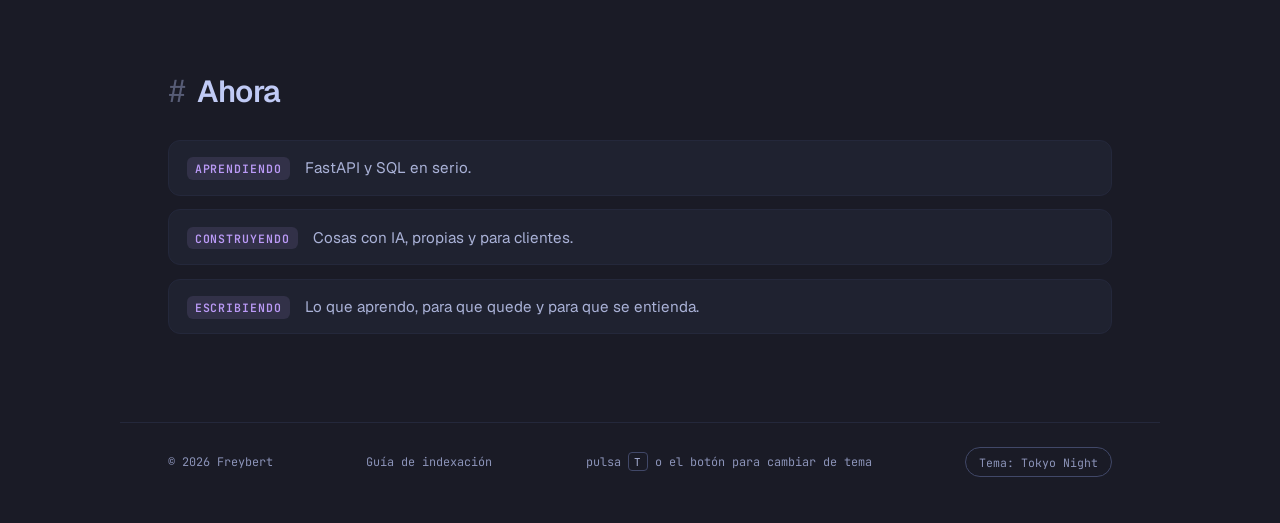
==== commit c53c236a: "Amplía Sobre mí, Matemáticas y Ajedrez; añade sección Estudios" ====
--- a/index.html
+++ b/index.html
@@ -97,6 +97,7 @@
       <a href="#sobre">Sobre mí</a>
       <a href="#ajedrez">Ajedrez</a>
       <a href="#matematicas">Matemáticas</a>
+      <a href="#estudios">Estudios</a>
     </nav>
   </header>
 
@@ -135,6 +136,11 @@
       <p>
         Fuera del código juego al ajedrez y me gustan las matemáticas. Verlas desde Chile,
         lejos del ruido, me ayuda a concentrarme en la lógica y en cómo se traduce en software.
+      </p>
+      <p>
+        Me gusta entender cómo funcionan las cosas por dentro: desde una consulta SQL
+        hasta un servicio que se levanta solo. Por eso construyo, lo pruebo y lo rompo
+        hasta que queda claro.
       </p>
 
       <ul class="chips" aria-label="Herramientas">
@@ -163,6 +169,11 @@
         patrón y comprobar que el resultado tenga sentido. Eso es lo que aplico a la
         programación y a los sistemas que construyo.
       </p>
+      <p>
+        Me interesan sobre todo la lógica, el álgebra y la teoría de números: las partes
+        que se pueden razonar paso a paso y comprobar. Es lo mismo que hago cuando depuro
+        un programa: seguir el hilo hasta que el resultado cuadra.
+      </p>
     </section>
 
     <section id="ajedrez" class="section reveal">
@@ -181,10 +192,31 @@
             Es también donde mejor se entiende el resto: cada partida es un problema con
             reglas claras, información incompleta y un reloj corriendo. Como un sistema.
           </p>
+          <p>
+            Estudio aperturas para no salir perdido, táctica para no regalar piezas y
+            finales para no estropear una partida ganada. Lo que más me gusta es el
+            cálculo: ver la jugada que el rival no vio.
+          </p>
         </div>
 
         <div class="board" aria-hidden="true"><span>♞</span></div>
       </div>
+    </section>
+
+    <section id="estudios" class="section reveal">
+      <h2><a href="#estudios"><span class="hash" aria-hidden="true">#</span> Estudios</a></h2>
+      <p class="lead">
+        Estudio y aprendo todo lo que puedo: programación, matemáticas y sistemas.
+      </p>
+      <p>
+        No me quedo con lo que ya sé. Cada proyecto es una excusa para aprender algo
+        nuevo: una librería, un patrón, una forma mejor de organizar el código. Lo que
+        aprendo lo aplico en la siguiente cosa que construyo.
+      </p>
+      <p>
+        Estudio desde Chile, con la idea de que la base técnica —matemáticas, lógica y
+        software— sirve para cualquier cosa que quiera hacer después.
+      </p>
     </section>
 
     <section id="como" class="section reveal">
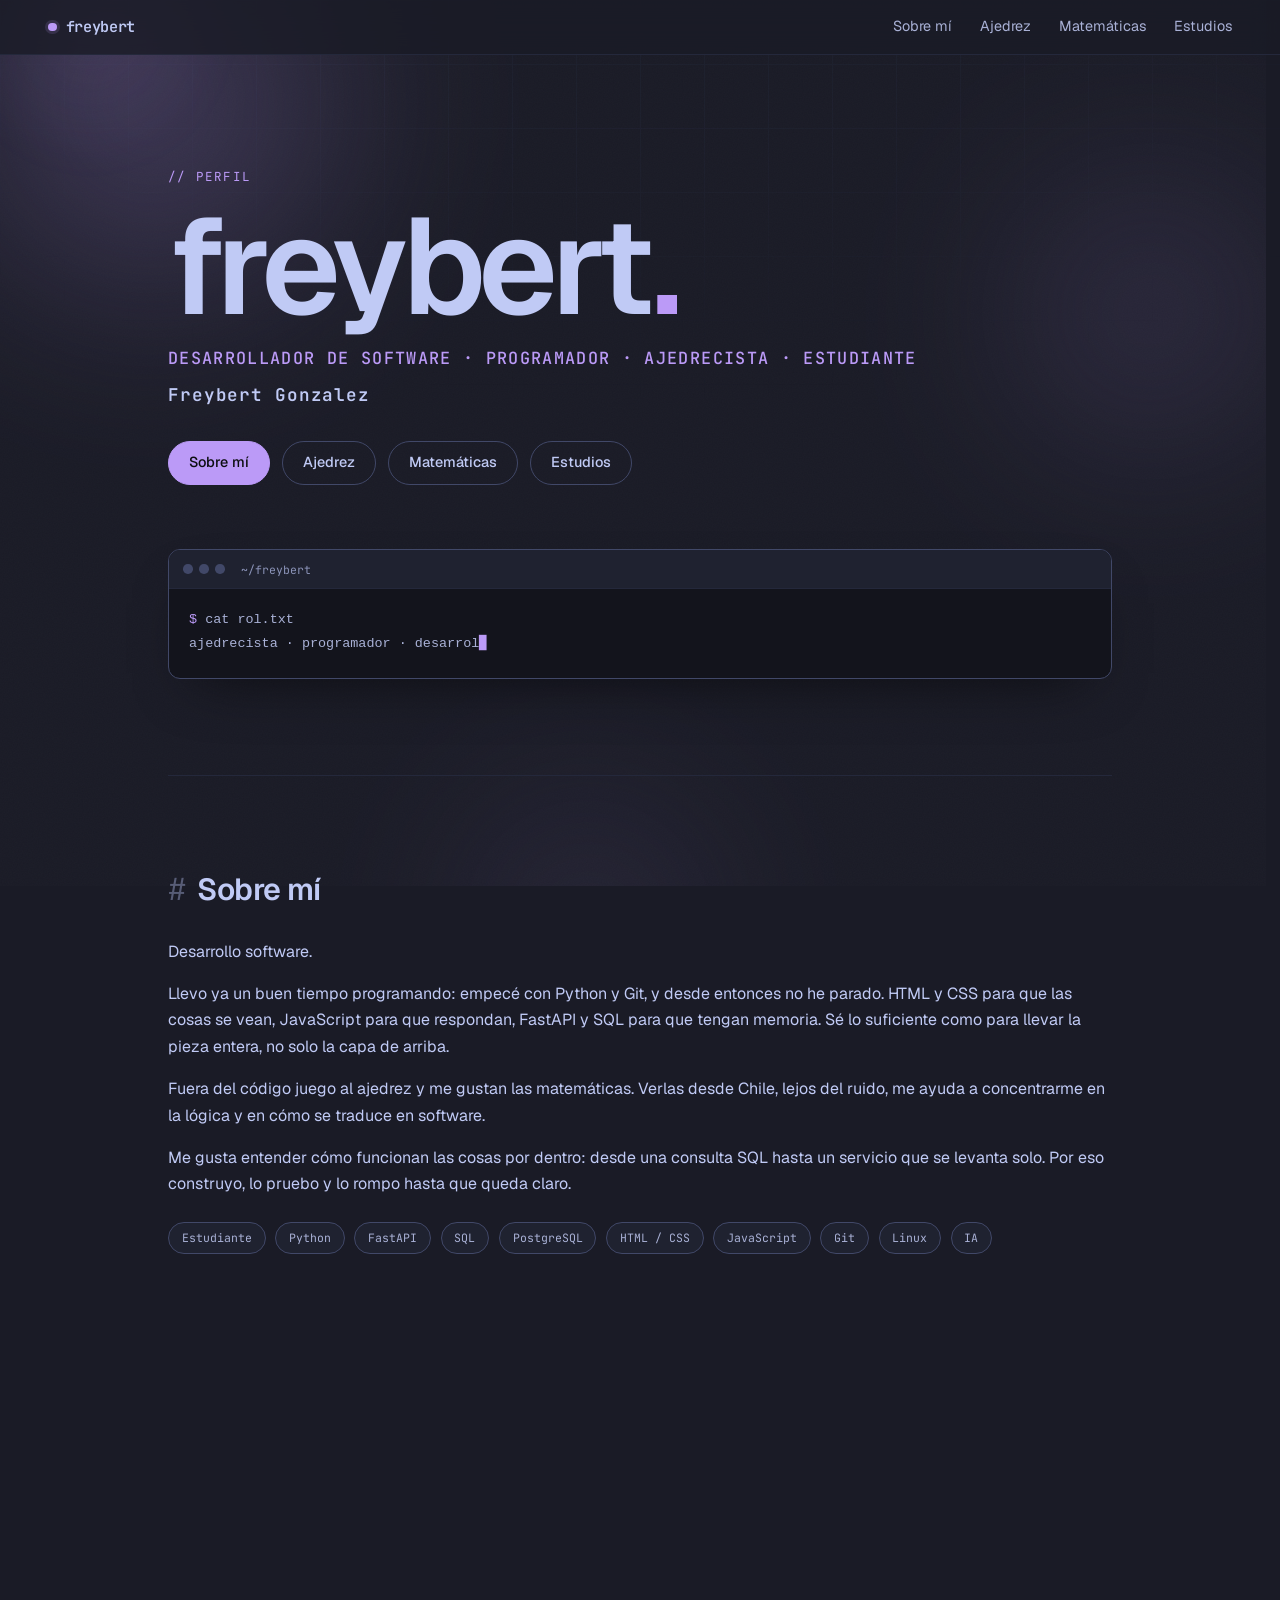
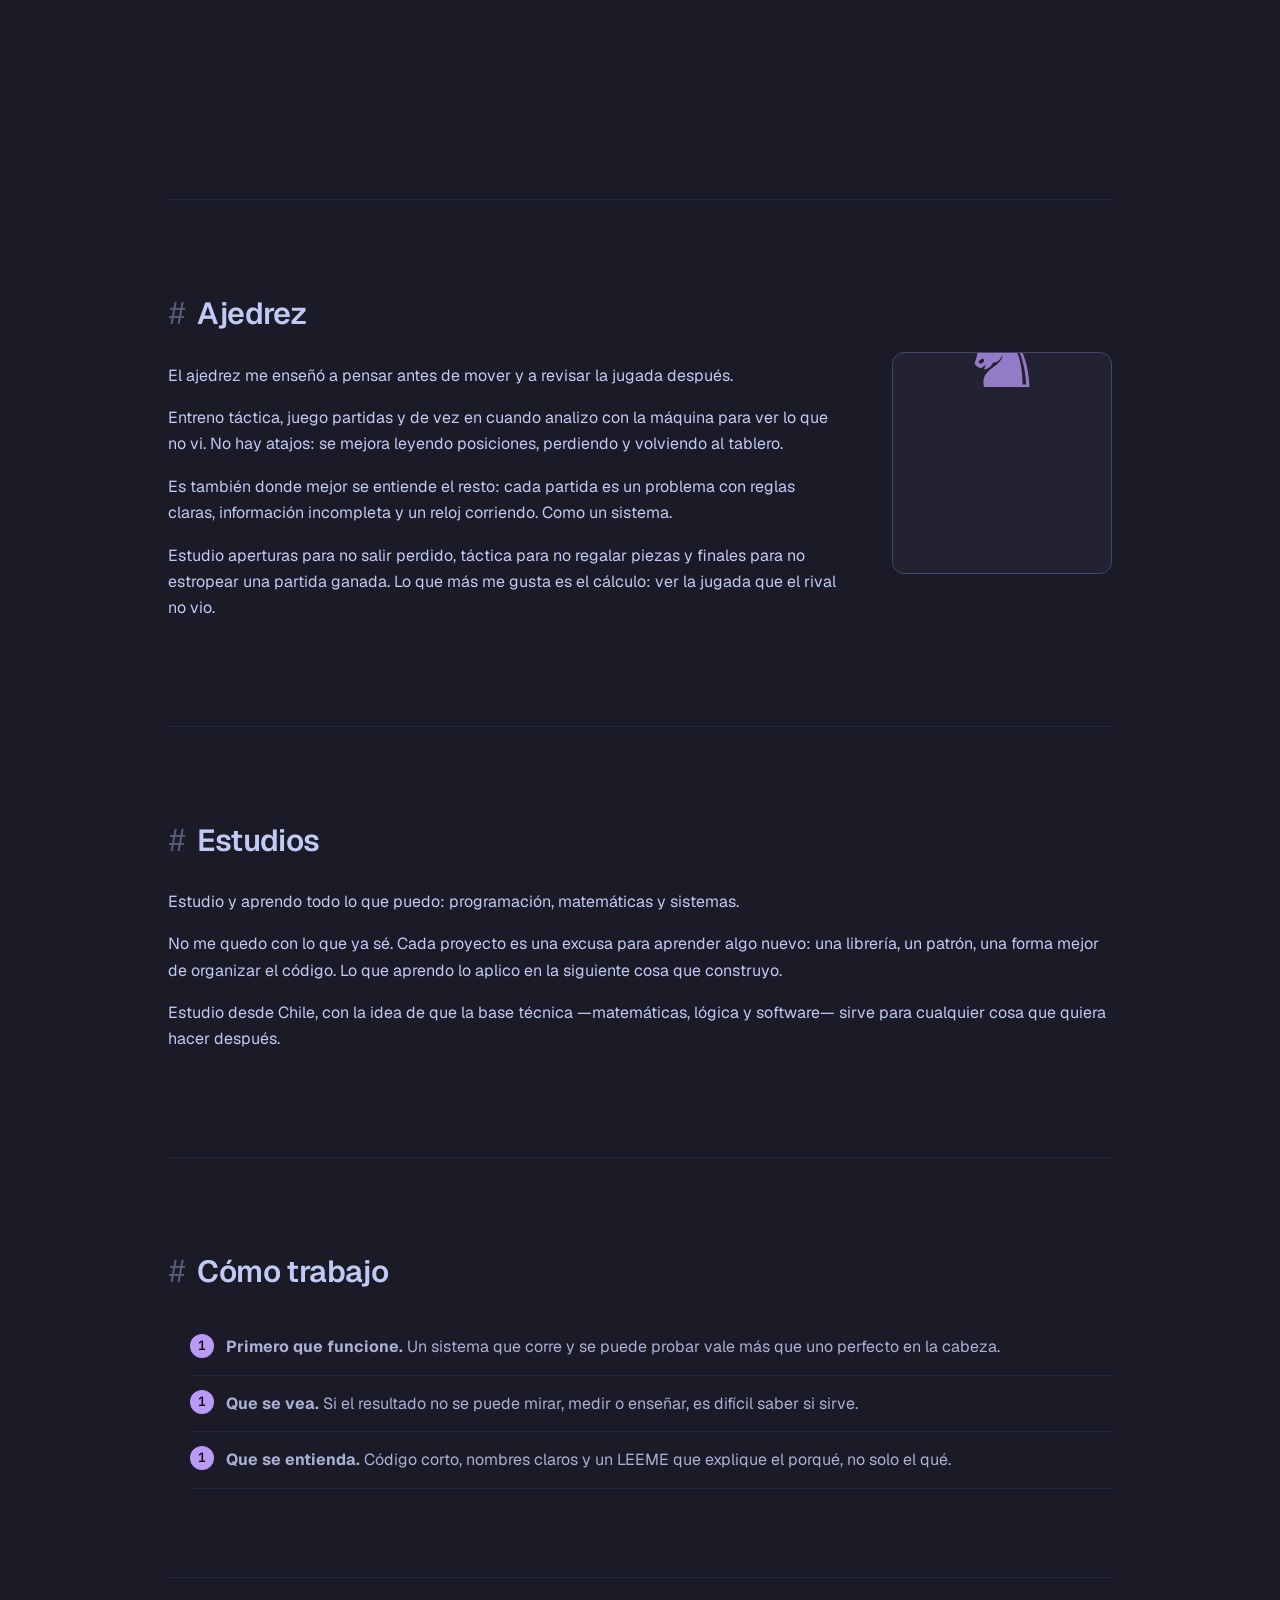
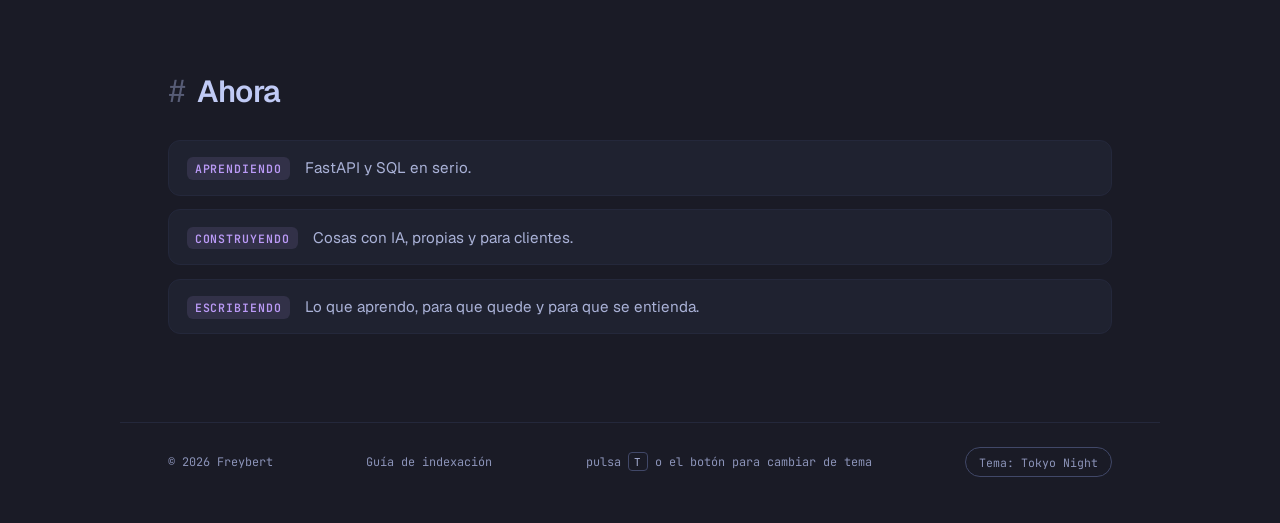
==== commit fda50d47: "Hero: botones a Sobre mí, Ajedrez, Matemáticas y Estudios" ====
--- a/index.html
+++ b/index.html
@@ -109,7 +109,10 @@
       <p class="nombre-completo">Freybert Gonzalez</p>
 
       <div class="actions">
-        <a class="btn btn-primary" href="#matematicas">Matemáticas</a>
+        <a class="btn btn-primary" href="#sobre">Sobre mí</a>
+        <a class="btn" href="#ajedrez">Ajedrez</a>
+        <a class="btn" href="#matematicas">Matemáticas</a>
+        <a class="btn" href="#estudios">Estudios</a>
       </div>
 
       <div class="terminal" role="img" aria-label="Terminal con una breve presentación">
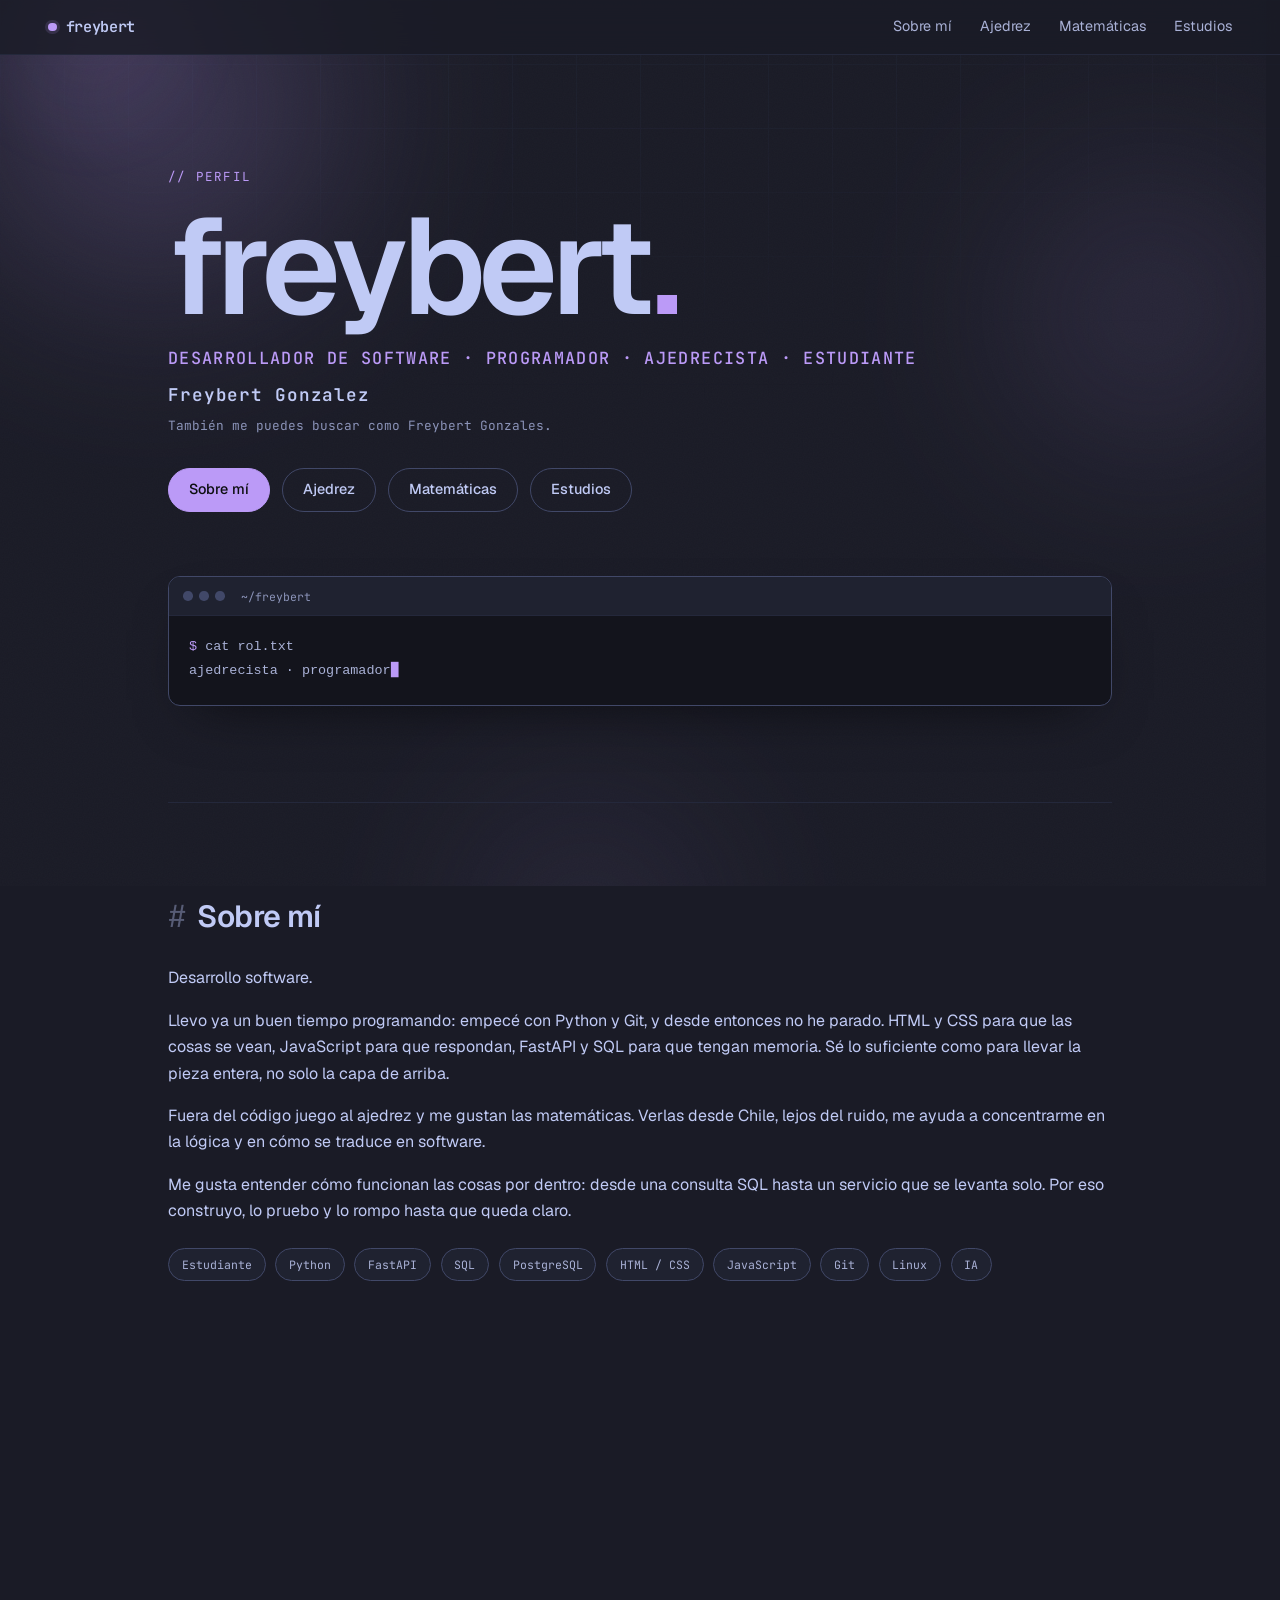
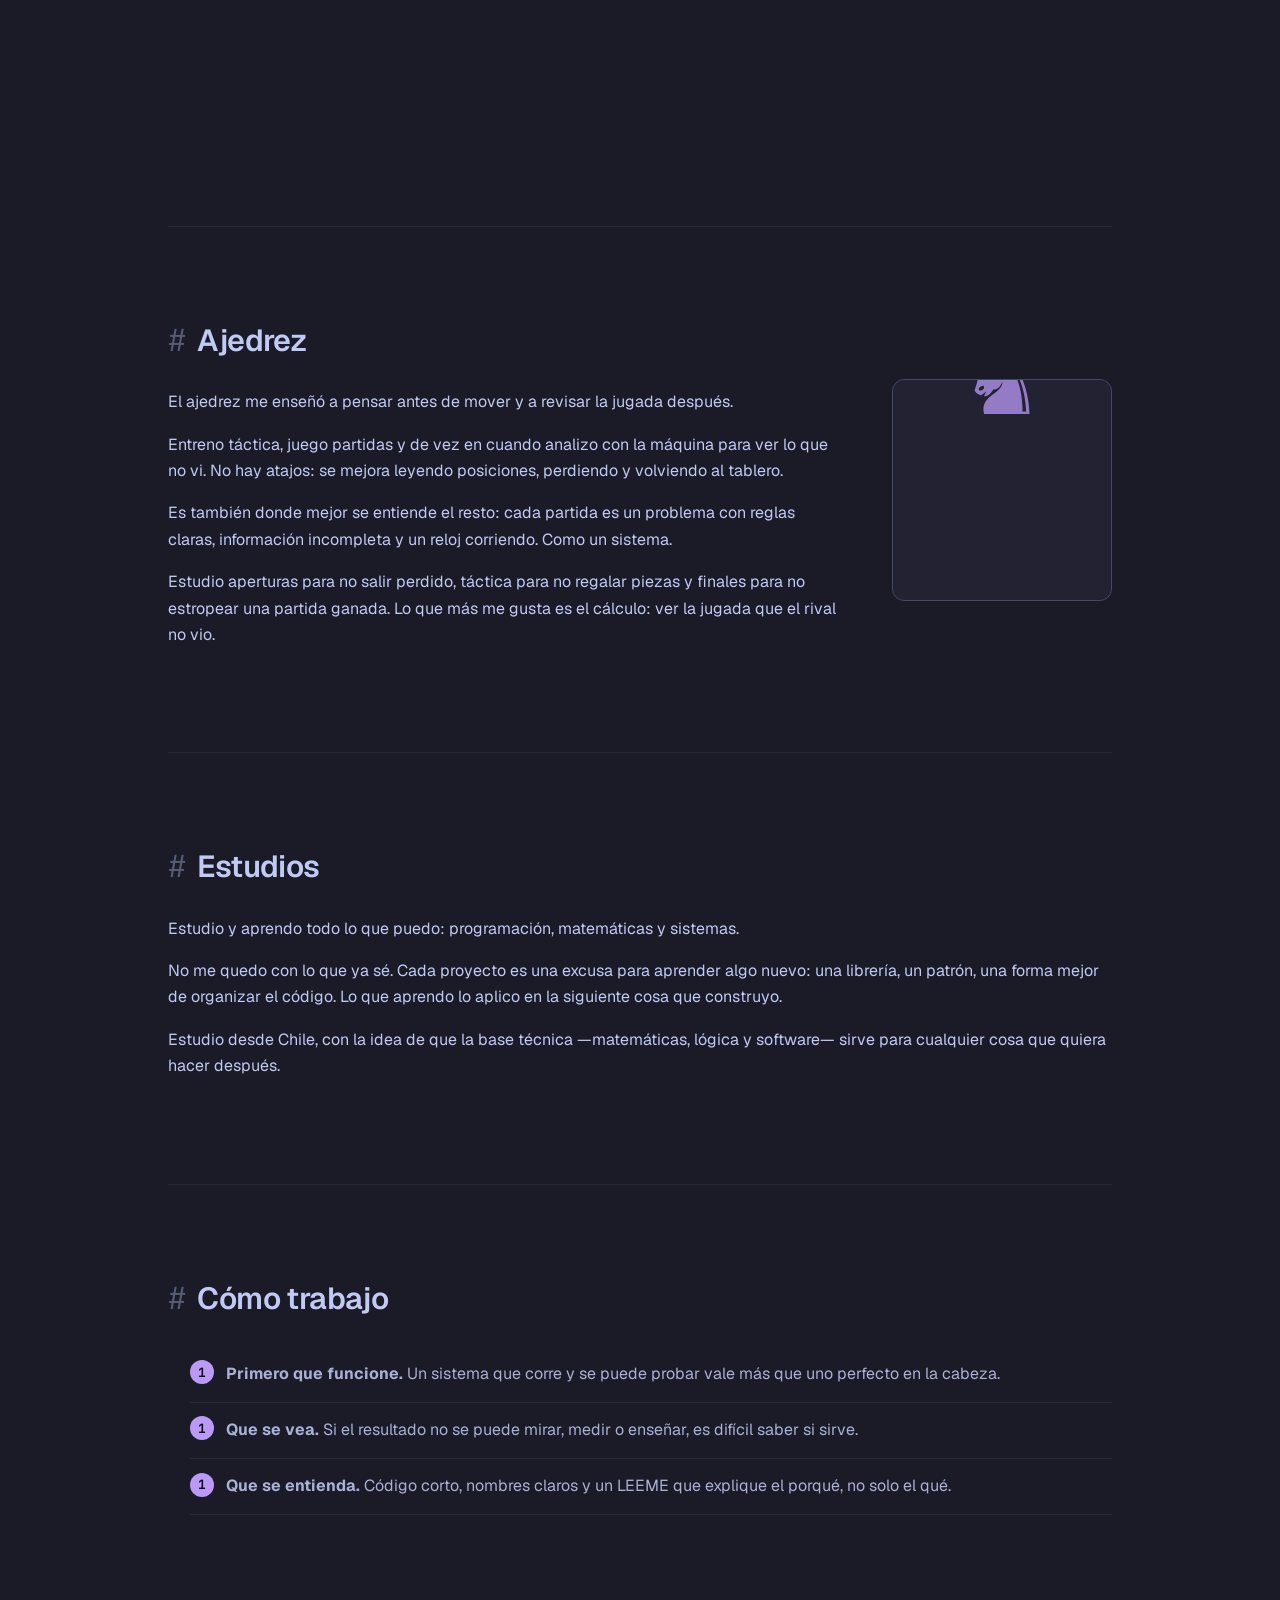
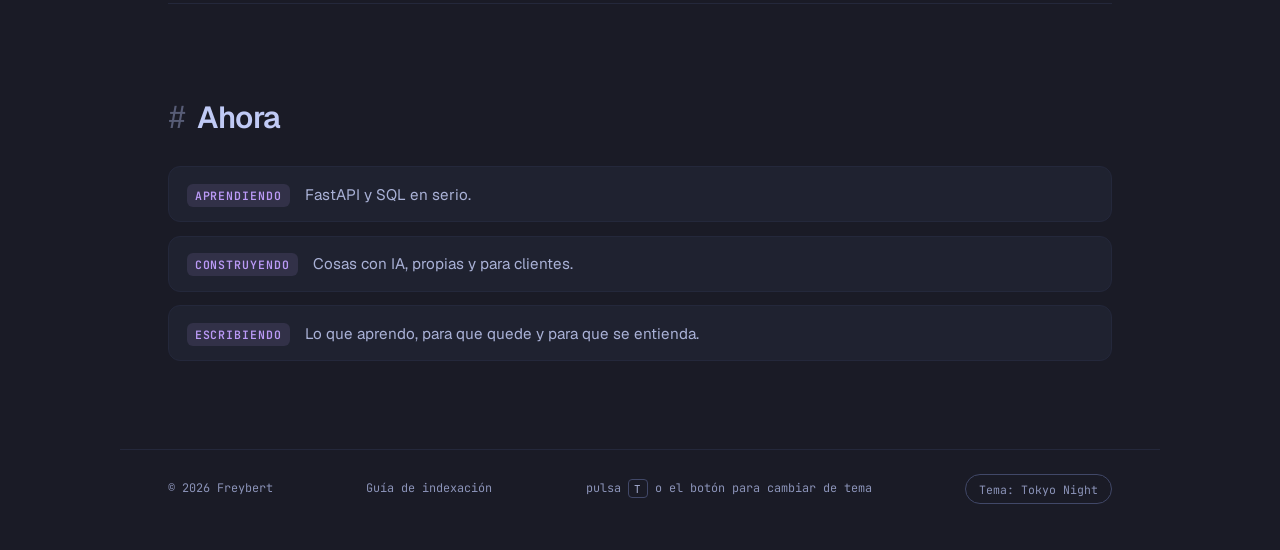
==== commit 516594eb: "Añade variante Freybert Gonzales en texto, JSON-LD y metadatos" ====
--- a/index.html
+++ b/index.html
@@ -4,7 +4,7 @@
   <meta charset="utf-8">
   <meta name="viewport" content="width=device-width, initial-scale=1">
   <title>Freybert Gonzalez — desarrollador de software y programador</title>
-  <meta name="description" content="Freybert Gonzalez: desarrollador de software y programador.">
+  <meta name="description" content="Freybert Gonzalez (Freybert Gonzales): desarrollador de software y programador.">
   <meta name="author" content="Freybert Gonzalez">
   <meta name="robots" content="index, follow, max-image-preview:large">
   <meta name="theme-color" content="#1a1b26">
@@ -18,7 +18,7 @@
   <meta property="og:site_name" content="Freybert Gonzalez">
   <meta property="og:locale" content="es_ES">
   <meta property="og:title" content="Freybert Gonzalez — desarrollador de software y programador">
-  <meta property="og:description" content="Freybert Gonzalez: desarrollador de software y programador.">
+  <meta property="og:description" content="Freybert Gonzalez (Freybert Gonzales): desarrollador de software y programador.">
   <meta property="og:url" content="/freybert/">
   <meta property="og:image" content="https://frey2526.github.io/freybert/assets/og-image.png">
   <meta property="og:image:width" content="1200">
@@ -27,7 +27,7 @@
 
   <meta name="twitter:card" content="summary_large_image">
   <meta name="twitter:title" content="Freybert Gonzalez — desarrollador de software y programador">
-  <meta name="twitter:description" content="Freybert Gonzalez: desarrollador de software y programador.">
+  <meta name="twitter:description" content="Freybert Gonzalez (Freybert Gonzales): desarrollador de software y programador.">
   <meta name="twitter:image" content="https://frey2526.github.io/freybert/assets/og-image.png">
 
   <link rel="icon" href="data:image/svg+xml,%3Csvg xmlns='http://www.w3.org/2000/svg' viewBox='0 0 32 32'%3E%3Crect width='32' height='32' rx='8' fill='%231a1b26'/%3E%3Ctext x='16' y='22' font-family='monospace' font-size='18' font-weight='700' fill='%23bb9af7' text-anchor='middle'%3Ef%3C/text%3E%3C/svg%3E">
@@ -54,7 +54,7 @@
         "@type": "Person",
         "@id": "#person",
         "name": "Freybert Gonzalez",
-        "alternateName": "Frey",
+        "alternateName": ["Frey", "Freybert Gonzales"],
         "url": "/freybert/",
         "description": "Desarrollador de software y programador.",
         "jobTitle": ["Desarrollador de software", "Programador"],
@@ -107,6 +107,7 @@
       <h1><span class="etch">freybert<span class="accent">.</span></span></h1>
       <p class="roles">Desarrollador de software · Programador · Ajedrecista · Estudiante</p>
       <p class="nombre-completo">Freybert Gonzalez</p>
+      <p class="alias">También me puedes buscar como Freybert Gonzales.</p>
 
       <div class="actions">
         <a class="btn btn-primary" href="#sobre">Sobre mí</a>
--- a/assets/styles.css
+++ b/assets/styles.css
@@ -347,6 +347,13 @@
   font-weight: 600;
 }
 
+.alias {
+  margin: .35rem 0 0;
+  font-family: var(--font-mono);
+  font-size: .8rem;
+  color: var(--muted);
+}
+
 /* --- Sección Ajedrez: texto + tablero lado a lado --- */
 
 .split {
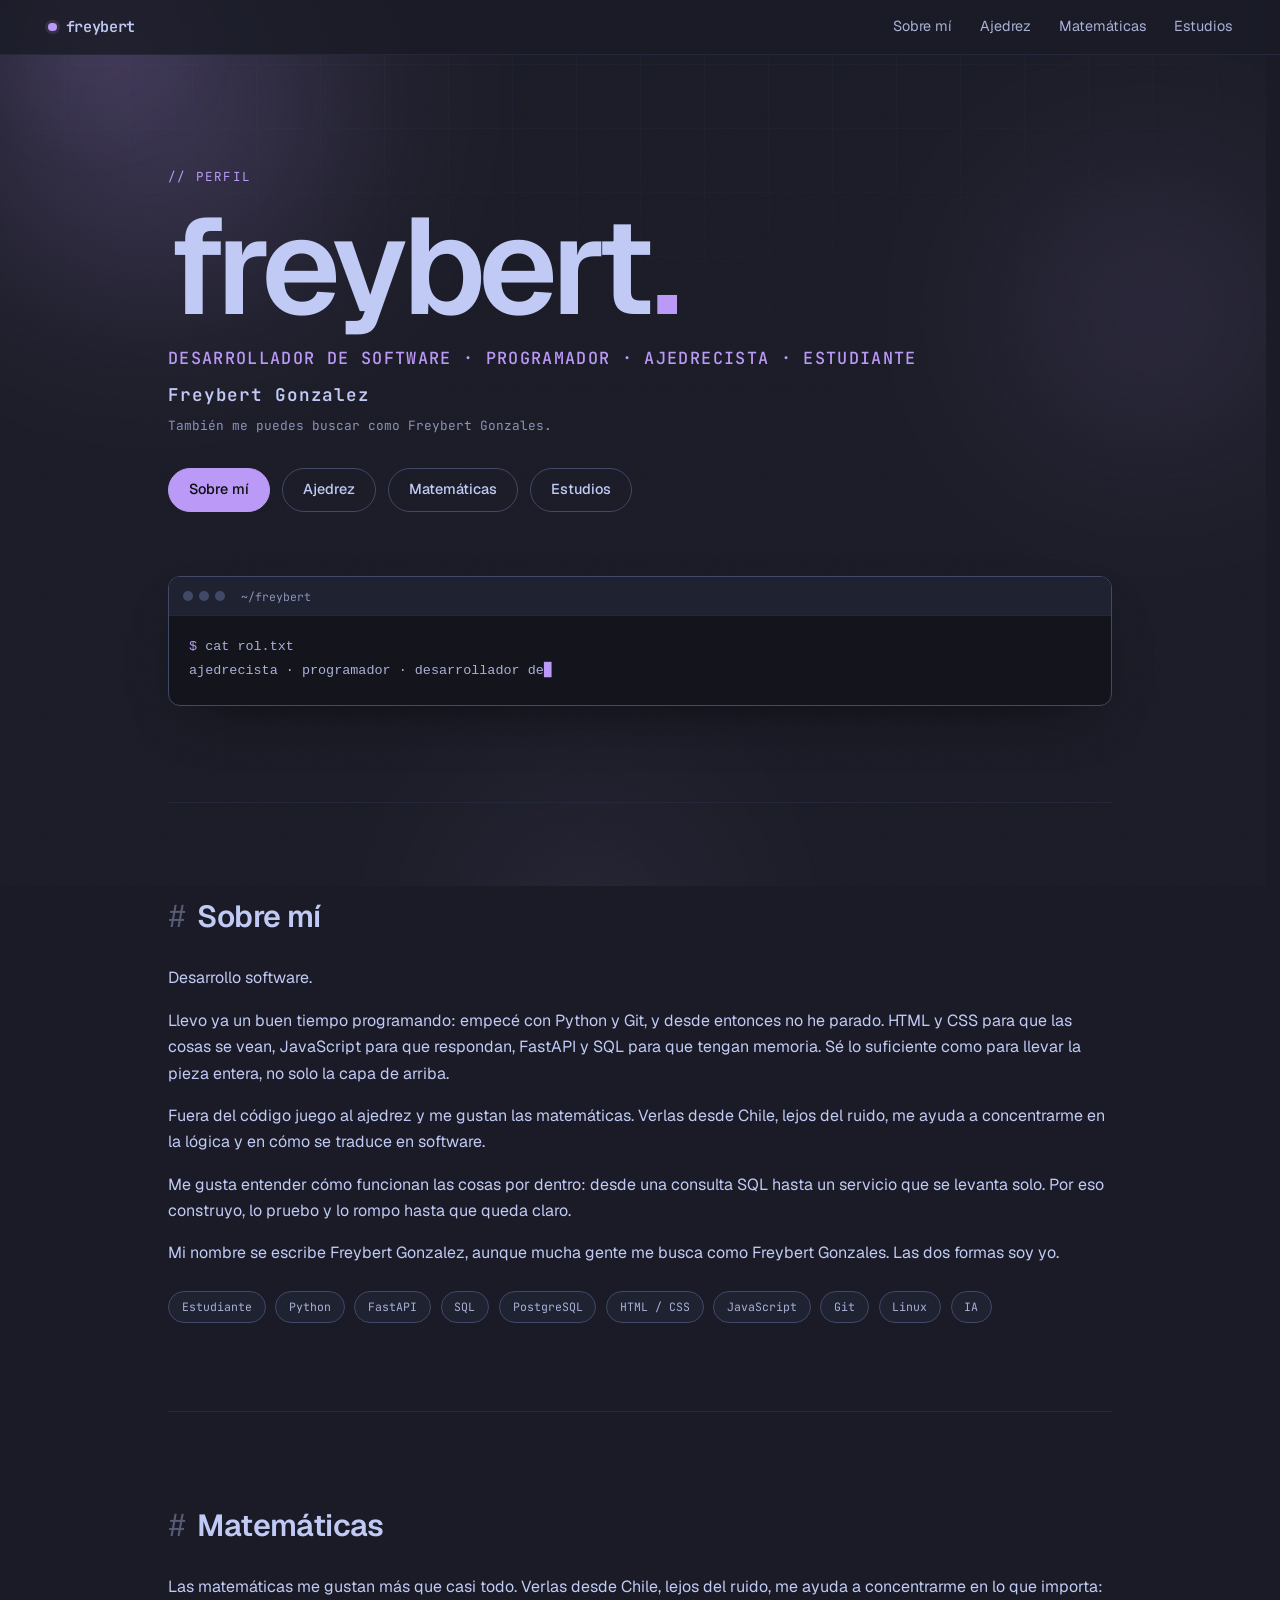
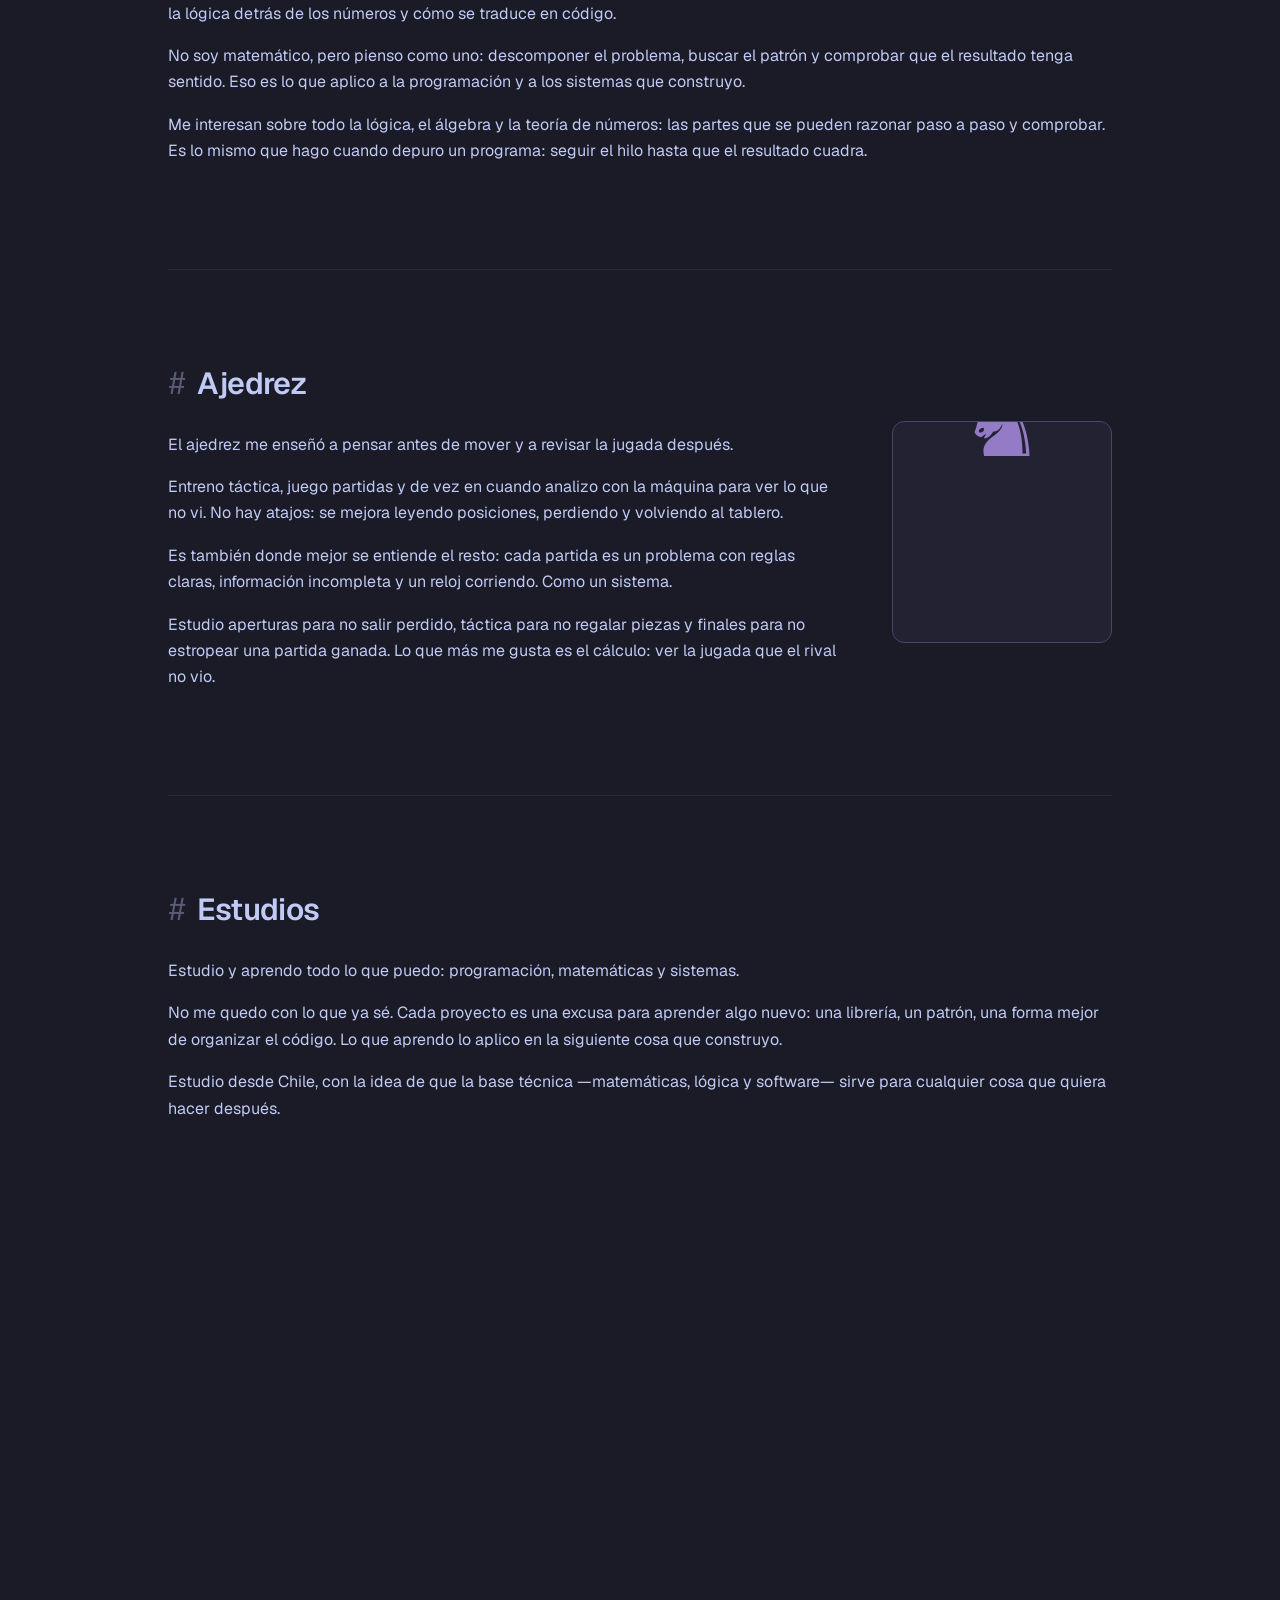
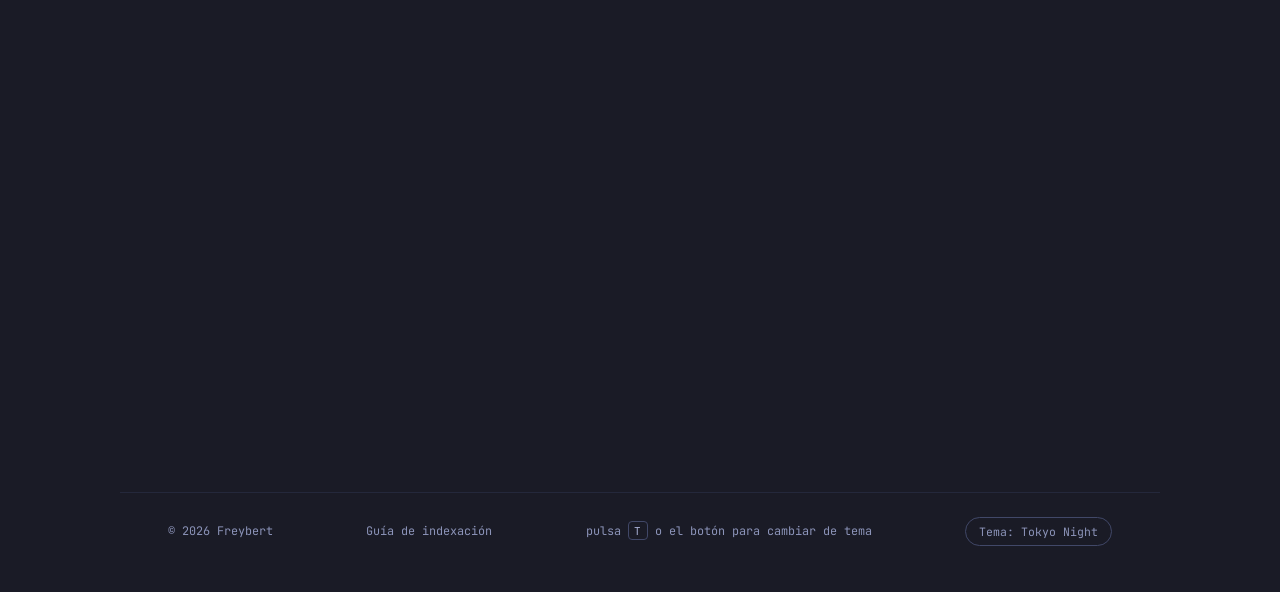
==== commit 44e9d393: "Refuerza variante Freybert Gonzales en title y Sobre mí" ====
--- a/index.html
+++ b/index.html
@@ -3,7 +3,7 @@
 <head>
   <meta charset="utf-8">
   <meta name="viewport" content="width=device-width, initial-scale=1">
-  <title>Freybert Gonzalez — desarrollador de software y programador</title>
+  <title>Freybert Gonzalez (Gonzales) — desarrollador de software y programador</title>
   <meta name="description" content="Freybert Gonzalez (Freybert Gonzales): desarrollador de software y programador.">
   <meta name="author" content="Freybert Gonzalez">
   <meta name="robots" content="index, follow, max-image-preview:large">
@@ -17,7 +17,7 @@
   <meta property="og:type" content="website">
   <meta property="og:site_name" content="Freybert Gonzalez">
   <meta property="og:locale" content="es_ES">
-  <meta property="og:title" content="Freybert Gonzalez — desarrollador de software y programador">
+  <meta property="og:title" content="Freybert Gonzalez (Gonzales) — desarrollador de software y programador">
   <meta property="og:description" content="Freybert Gonzalez (Freybert Gonzales): desarrollador de software y programador.">
   <meta property="og:url" content="/freybert/">
   <meta property="og:image" content="https://frey2526.github.io/freybert/assets/og-image.png">
@@ -26,7 +26,7 @@
   <meta property="og:image:alt" content="Freybert Gonzalez — desarrollador de software y programador">
 
   <meta name="twitter:card" content="summary_large_image">
-  <meta name="twitter:title" content="Freybert Gonzalez — desarrollador de software y programador">
+  <meta name="twitter:title" content="Freybert Gonzalez (Gonzales) — desarrollador de software y programador">
   <meta name="twitter:description" content="Freybert Gonzalez (Freybert Gonzales): desarrollador de software y programador.">
   <meta name="twitter:image" content="https://frey2526.github.io/freybert/assets/og-image.png">
 
@@ -108,7 +108,6 @@
       <p class="roles">Desarrollador de software · Programador · Ajedrecista · Estudiante</p>
       <p class="nombre-completo">Freybert Gonzalez</p>
       <p class="alias">También me puedes buscar como Freybert Gonzales.</p>
-
       <div class="actions">
         <a class="btn btn-primary" href="#sobre">Sobre mí</a>
         <a class="btn" href="#ajedrez">Ajedrez</a>
@@ -145,6 +144,10 @@
         Me gusta entender cómo funcionan las cosas por dentro: desde una consulta SQL
         hasta un servicio que se levanta solo. Por eso construyo, lo pruebo y lo rompo
         hasta que queda claro.
+      </p>
+      <p>
+        Mi nombre se escribe Freybert Gonzalez, aunque mucha gente me busca como
+        Freybert Gonzales. Las dos formas soy yo.
       </p>
 
       <ul class="chips" aria-label="Herramientas">
